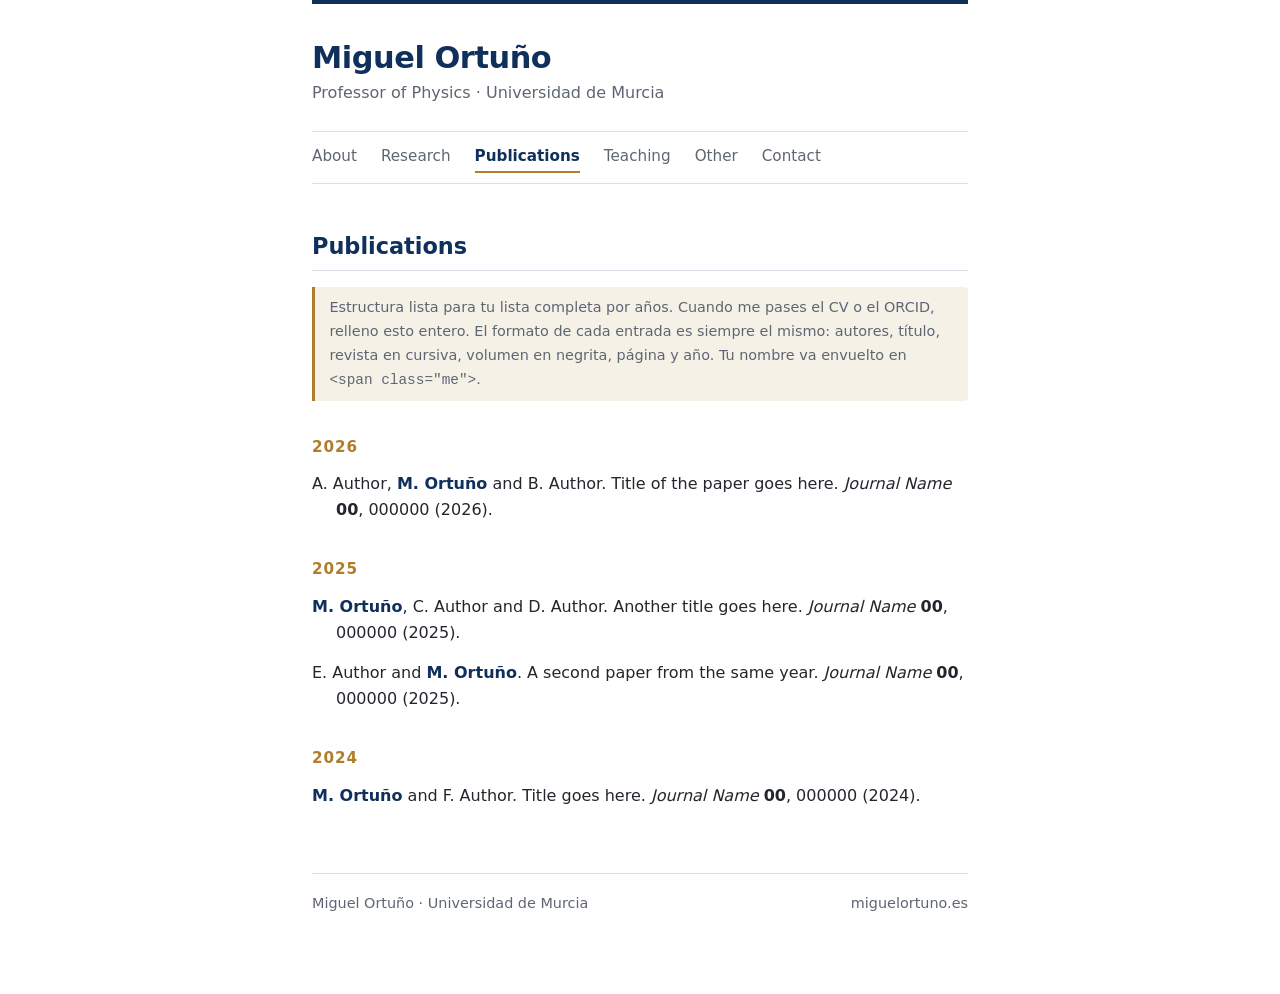
==== publications.html @ 079b52c8 "Anadir aviso de privacidad de MiPlan" ====
<!doctype html>
<html lang="en">
<head>
<meta charset="utf-8">
<meta name="viewport" content="width=device-width, initial-scale=1">
<title>Publications — Miguel Ortuño</title>
<meta name="description" content="Publications by Miguel Ortuño, Universidad de Murcia.">
<link rel="stylesheet" href="style.css">
</head>
<body>
<div class="wrap">

  <header class="masthead">
    <h1><a href="index.html">Miguel Ortuño</a></h1>
    <p class="affiliation">Professor of Physics · Universidad de Murcia</p>
    <nav>
      <a href="index.html">About</a>
      <a href="research.html">Research</a>
      <a href="publications.html" class="current">Publications</a>
      <a href="teaching.html">Teaching</a>
      <a href="other.html">Other</a>
      <a href="contact.html">Contact</a>
    </nav>
  </header>

  <main>
    <h2>Publications</h2>

    <div class="todo">
      Estructura lista para tu lista completa por años. Cuando me pases el CV o el
      ORCID, relleno esto entero. El formato de cada entrada es siempre el mismo:
      autores, título, revista en cursiva, volumen en negrita, página y año.
      Tu nombre va envuelto en <code>&lt;span class="me"&gt;</code>.
    </div>

    <p class="year">2026</p>
    <ol class="pubs">
      <li>
        A. Author, <span class="me">M. Ortuño</span> and B. Author.
        Title of the paper goes here.
        <em>Journal Name</em> <strong>00</strong>, 000000 (2026).
      </li>
    </ol>

    <p class="year">2025</p>
    <ol class="pubs">
      <li>
        <span class="me">M. Ortuño</span>, C. Author and D. Author.
        Another title goes here.
        <em>Journal Name</em> <strong>00</strong>, 000000 (2025).
      </li>
      <li>
        E. Author and <span class="me">M. Ortuño</span>.
        A second paper from the same year.
        <em>Journal Name</em> <strong>00</strong>, 000000 (2025).
      </li>
    </ol>

    <p class="year">2024</p>
    <ol class="pubs">
      <li>
        <span class="me">M. Ortuño</span> and F. Author.
        Title goes here.
        <em>Journal Name</em> <strong>00</strong>, 000000 (2024).
      </li>
    </ol>
  </main>

  <footer>
    <span>Miguel Ortuño · Universidad de Murcia</span>
    <span>miguelortuno.es</span>
  </footer>

</div>
</body>
</html>
---- style.css ----
/* ---------------------------------------------------------------
   miguelortuno.es — hoja de estilos común a todas las páginas
   --------------------------------------------------------------- */

:root {
  /* Paleta */
  --navy:      #10305c;   /* títulos */
  --navy-soft: #2a5490;   /* subtítulos y detalles */
  --link:      #1a5fa8;   /* enlaces */
  --gold:      #b07d2b;   /* acento cálido, uso muy puntual */
  --ink:       #23272d;   /* texto */
  --muted:     #5d6672;   /* texto secundario */
  --rule:      #d9e0ea;   /* líneas */
  --tint:      #f2f6fb;   /* fondos suaves */
  --bg:        #ffffff;

  --measure: 44rem;

  /* Calibri con alternativas de métrica equivalente para Linux y Mac */
  --sans: Calibri, Carlito, Candara, "Segoe UI", system-ui,
          -apple-system, "Helvetica Neue", Arial, sans-serif;
}

@media (prefers-color-scheme: dark) {
  :root {
    --navy:      #a9c6ef;
    --navy-soft: #8badd8;
    --link:      #7fb4e8;
    --gold:      #d8ab63;
    --ink:       #e6e8ec;
    --muted:     #9aa3b0;
    --rule:      #2c3542;
    --tint:      #1a2130;
    --bg:        #131820;
  }
}

*, *::before, *::after { box-sizing: border-box; }

html { -webkit-text-size-adjust: 100%; scroll-behavior: smooth; }

body {
  margin: 0;
  background: var(--bg);
  color: var(--ink);
  font-family: var(--sans);
  font-size: 1.075rem;
  line-height: 1.65;
  -webkit-font-smoothing: antialiased;
}

.wrap {
  max-width: var(--measure);
  margin: 0 auto;
  padding: 0 1.5rem 5rem;
}

/* ----- Cabecera y navegación ----- */

.masthead {
  border-top: 4px solid var(--navy);
  padding-top: 2.25rem;
  margin-bottom: 2rem;
}

.masthead h1,
.masthead .sitetitle {
  font-size: 1.9rem;
  font-weight: 600;
  color: var(--navy);
  letter-spacing: -0.015em;
  margin: 0 0 0.25rem;
  line-height: 1.2;
}

.masthead h1 a,
.masthead .sitetitle a { color: inherit; text-decoration: none; }

/* Título propio de una página interior (h1 real de esa página) */
h1.pagetitle {
  font-size: 1.55rem;
  font-weight: 600;
  color: var(--navy);
  margin: 0 0 1rem;
  padding-bottom: 0.35rem;
  border-bottom: 1px solid var(--rule);
}

.affiliation {
  color: var(--muted);
  font-size: 1rem;
  margin: 0;
}

nav {
  margin-top: 1.5rem;
  border-top: 1px solid var(--rule);
  border-bottom: 1px solid var(--rule);
  padding: 0.6rem 0;
  display: flex;
  flex-wrap: wrap;
  gap: 0.3rem 1.5rem;
  font-size: 0.95rem;
}

nav a {
  color: var(--muted);
  text-decoration: none;
  padding: 0.15rem 0;
  border-bottom: 2px solid transparent;
}

nav a:hover { color: var(--link); }

nav a.current {
  color: var(--navy);
  font-weight: 600;
  border-bottom-color: var(--gold);
}

/* ----- Texto ----- */

main { margin-top: 2.75rem; }

h2 {
  font-size: 1.4rem;
  font-weight: 600;
  color: var(--navy);
  margin: 2.75rem 0 1rem;
  padding-bottom: 0.35rem;
  border-bottom: 1px solid var(--rule);
}

main > h2:first-child { margin-top: 0; }

h3 {
  font-size: 1.1rem;
  font-weight: 600;
  color: var(--navy-soft);
  margin: 1.9rem 0 0.55rem;
}

p { margin: 0 0 1.05rem; }

a { color: var(--link); text-decoration: underline; text-underline-offset: 2px; text-decoration-thickness: 1px; }
a:hover { text-decoration-thickness: 2px; }

ul, ol { margin: 0 0 1.05rem; padding-left: 1.3rem; }
li { margin-bottom: 0.4rem; }

.lead { font-size: 1.15rem; color: var(--muted); }

/* ----- Bloques ----- */

.panel {
  background: var(--tint);
  border-left: 3px solid var(--navy-soft);
  padding: 1.1rem 1.3rem;
  margin: 0 0 1.6rem;
  border-radius: 0 4px 4px 0;
}

.panel p:last-child, .panel ul:last-child { margin-bottom: 0; }

.todo {
  background: rgba(176, 125, 43, 0.11);
  border-left: 3px solid var(--gold);
  padding: 0.55rem 0.9rem;
  font-size: 0.9rem;
  color: var(--muted);
  margin: 0 0 1.3rem;
  border-radius: 0 4px 4px 0;
}

/* ----- Publicaciones ----- */

.year {
  font-size: 0.95rem;
  font-weight: 700;
  color: var(--gold);
  letter-spacing: 0.06em;
  margin: 2.1rem 0 0.7rem;
}

ol.pubs { list-style: none; margin: 0; padding: 0; }

ol.pubs li {
  margin-bottom: 0.85rem;
  padding-left: 1.5rem;
  text-indent: -1.5rem;
  font-size: 1rem;
}

ol.pubs .me { font-weight: 700; color: var(--navy); }
ol.pubs em { font-style: italic; }

/* ----- Libros ----- */

.book {
  display: flex;
  gap: 1rem;
  align-items: baseline;
  padding: 0.9rem 0;
  border-bottom: 1px solid var(--rule);
}

.book:first-of-type { border-top: 1px solid var(--rule); }

.book .num {
  color: var(--gold);
  font-weight: 700;
  font-size: 0.95rem;
  min-width: 1.4rem;
}

.book .title { font-weight: 600; }
.book .meta { color: var(--muted); font-size: 0.95rem; margin: 0.1rem 0 0; }

/* ----- Docencia ----- */

dl.courses { margin: 0; }
dl.courses dt { font-weight: 600; margin-top: 1.1rem; color: var(--navy-soft); }
dl.courses dd { margin: 0.1rem 0 0; color: var(--muted); font-size: 0.97rem; }

/* ----- Contacto ----- */

.contact-list { list-style: none; margin: 0; padding: 0; }
.contact-list li { margin-bottom: 0.55rem; }
.contact-list span {
  display: inline-block;
  min-width: 6rem;
  color: var(--muted);
  font-size: 0.85rem;
  letter-spacing: 0.05em;
  text-transform: uppercase;
}

/* ----- Índice de temas del libro ----- */

ol.toc {
  columns: 2;
  column-gap: 2.5rem;
  padding-left: 1.4rem;
  margin-bottom: 1.4rem;
}

ol.toc li { break-inside: avoid; margin-bottom: 0.3rem; font-size: 1rem; }

@media (max-width: 34rem) {
  ol.toc { columns: 1; }
}

/* ----- Ficha de libro con portada ----- */

.bookhead {
  display: flex;
  gap: 1.75rem;
  align-items: flex-start;
  margin-bottom: 1.75rem;
}

.bookhead .cover {
  flex: 0 0 auto;
  width: 195px;
  height: auto;          /* imprescindible: si no, manda el height del HTML */
  border: 1px solid var(--rule);
  border-radius: 3px;
  box-shadow: 0 3px 16px rgba(16, 48, 92, 0.20);
  display: block;
}

.bookhead .blurb { flex: 1 1 auto; }
.bookhead .blurb > :first-child { margin-top: 0; }

@media (max-width: 38rem) {
  .bookhead { flex-direction: column; gap: 1.1rem; }
  .bookhead .cover { width: 160px; height: auto; align-self: center; }
}

/* ----- Descargas ----- */

ul.downloads { list-style: none; margin: 0 0 1.3rem; padding: 0; }

ul.downloads li {
  border-top: 1px solid var(--rule);
  padding: 0.7rem 0;
  margin: 0;
}

ul.downloads li:last-child { border-bottom: 1px solid var(--rule); }

ul.downloads .tag {
  display: inline-block;
  background: var(--navy);
  color: #fff;
  font-size: 0.72rem;
  font-weight: 700;
  letter-spacing: 0.07em;
  padding: 0.12rem 0.45rem;
  border-radius: 3px;
  margin-right: 0.6rem;
  vertical-align: 0.08em;
}

ul.downloads .size { color: var(--muted); font-size: 0.9rem; }

/* ----- Pie ----- */

footer {
  margin-top: 4rem;
  padding-top: 1.1rem;
  border-top: 1px solid var(--rule);
  color: var(--muted);
  font-size: 0.9rem;
  display: flex;
  flex-wrap: wrap;
  gap: 0.4rem 1.2rem;
  justify-content: space-between;
}

.back { font-size: 0.95rem; margin-bottom: 1.5rem; }

@media (max-width: 34rem) {
  .wrap { padding: 0 1.15rem 3.5rem; }
  .masthead h1 { font-size: 1.6rem; }
  body { font-size: 1.03rem; }
}
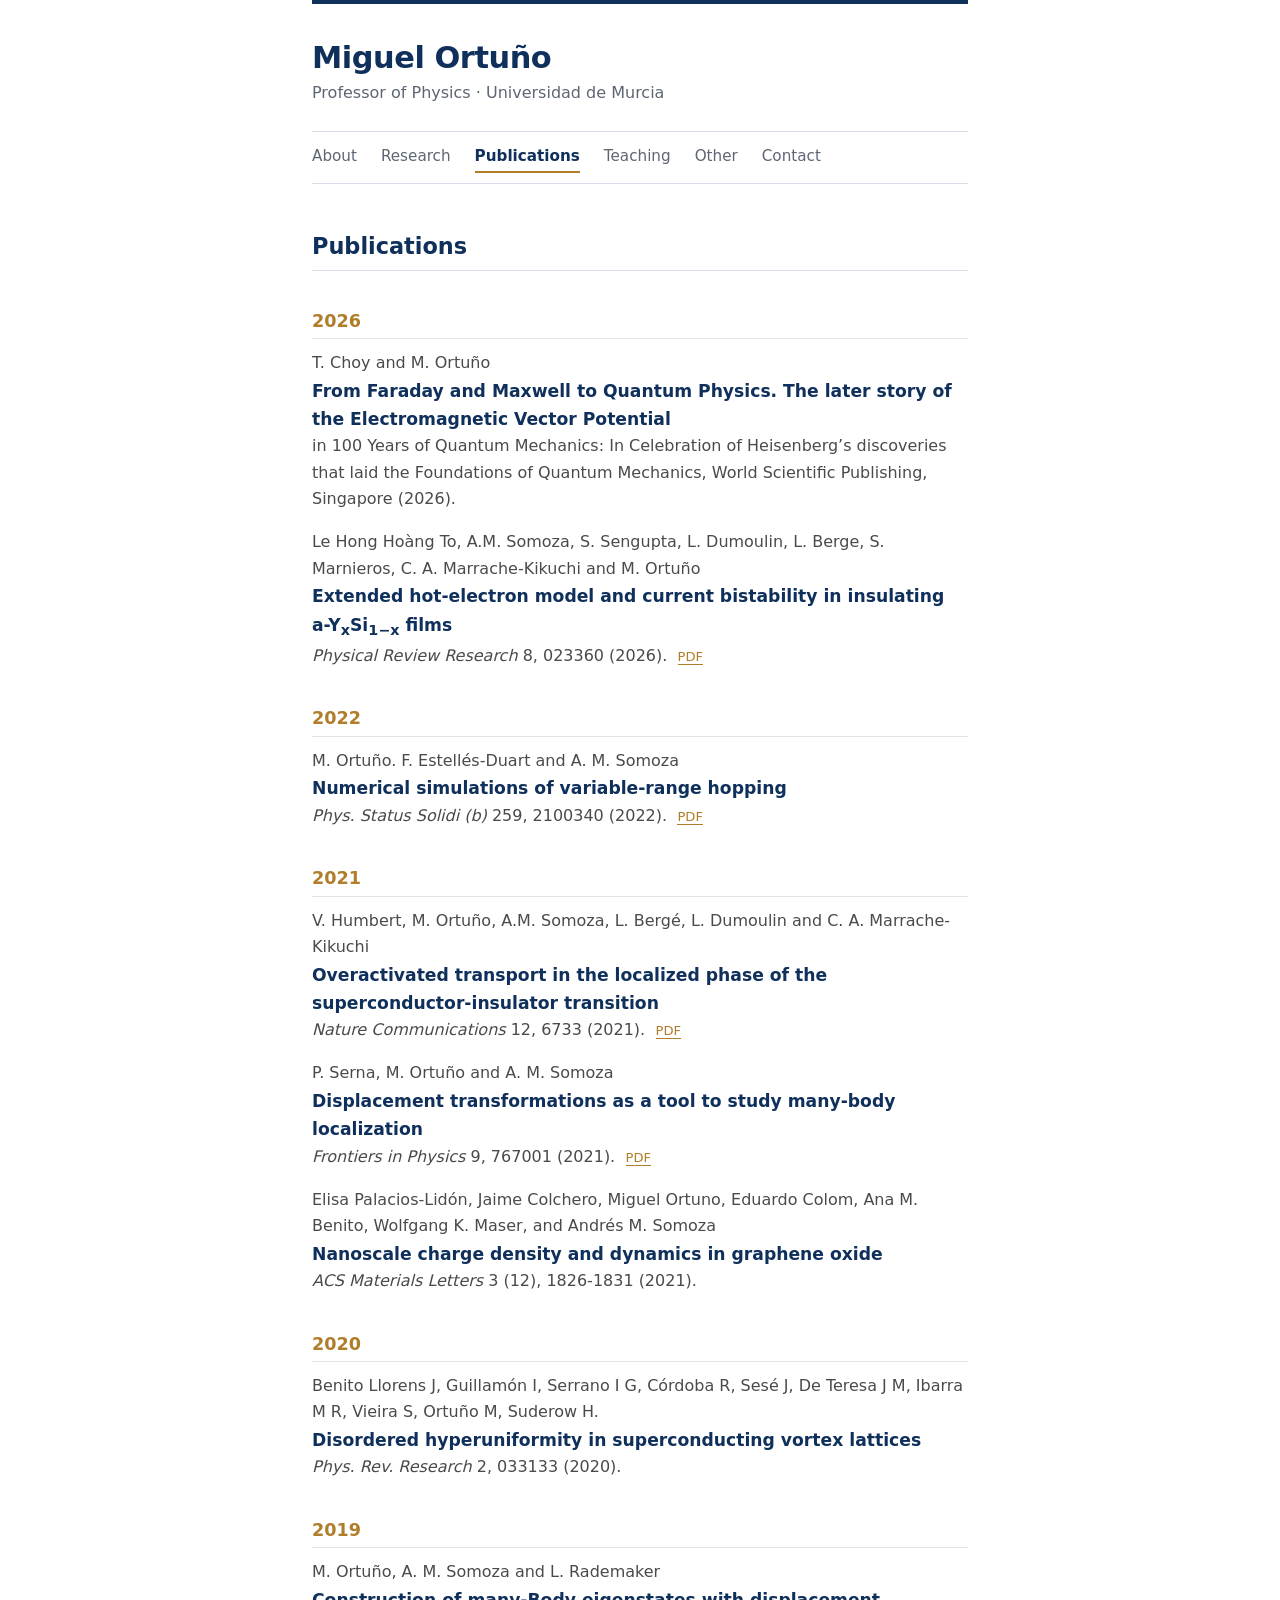
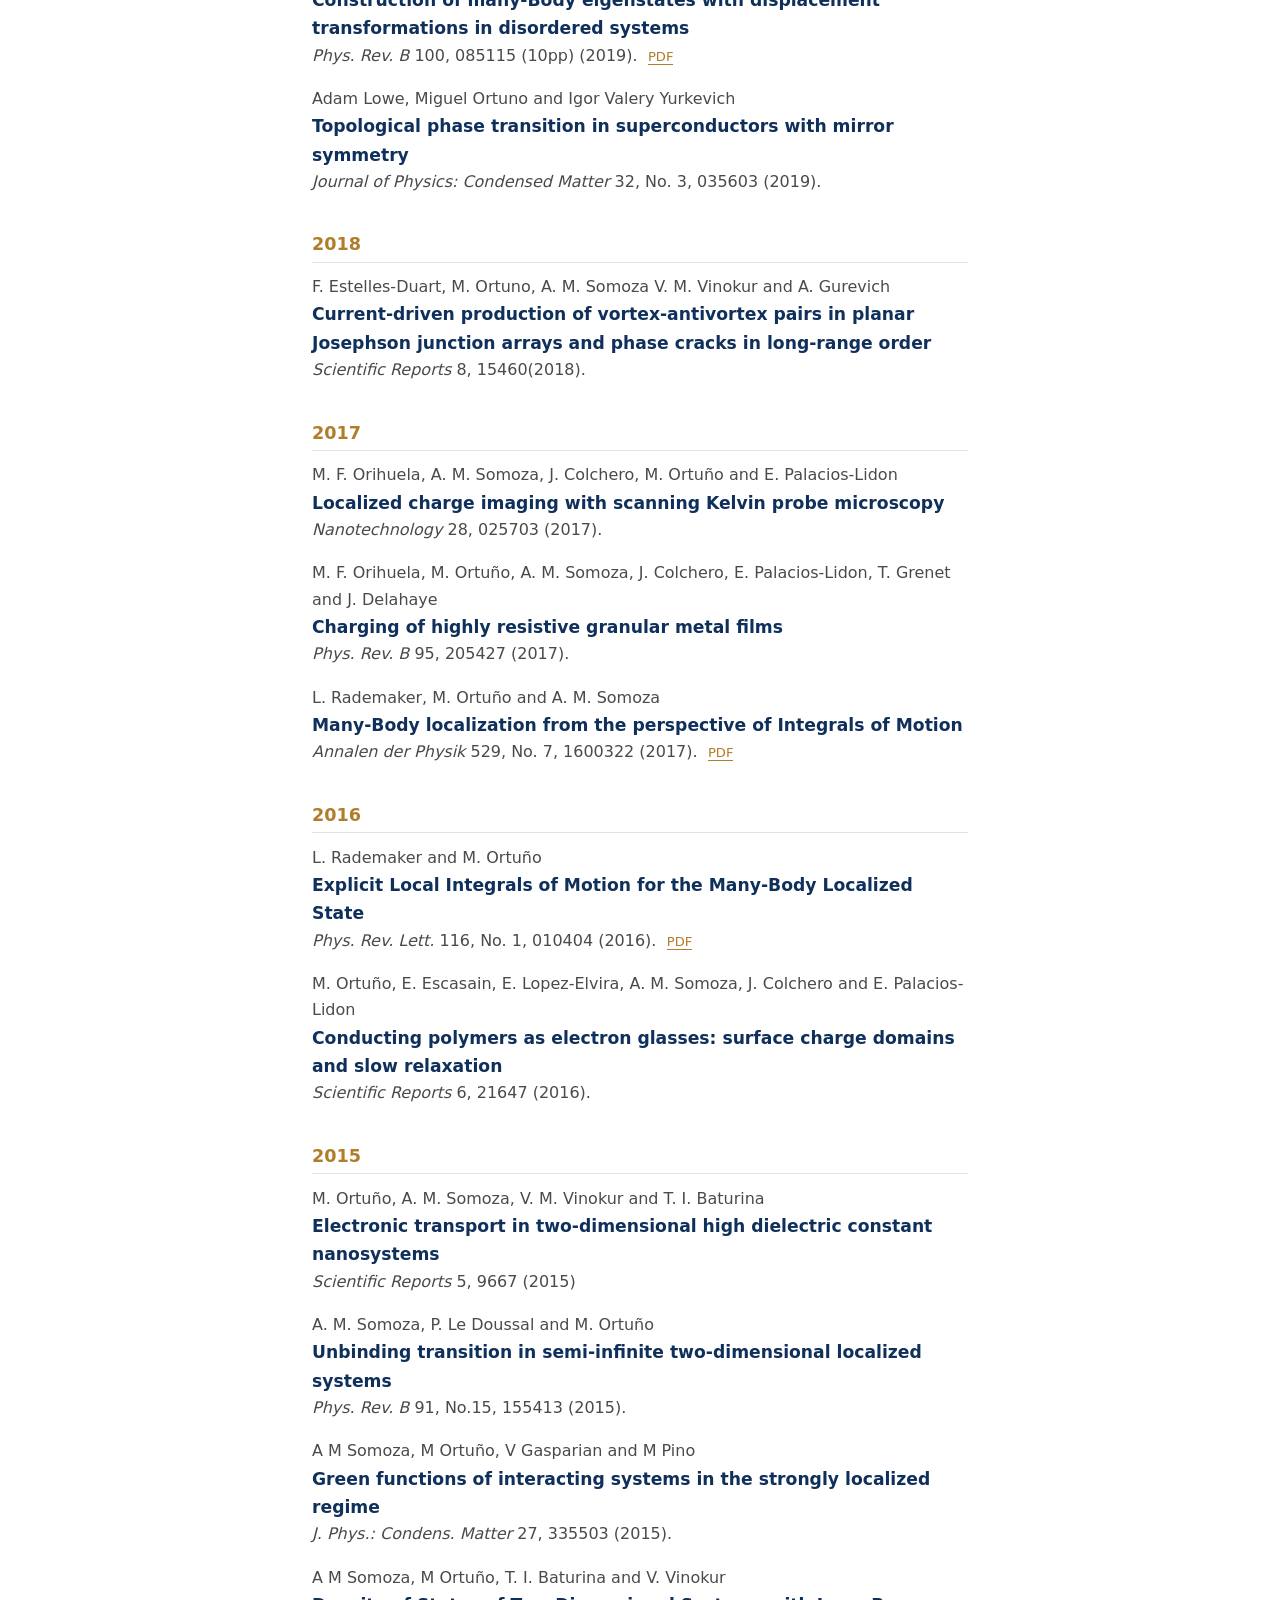
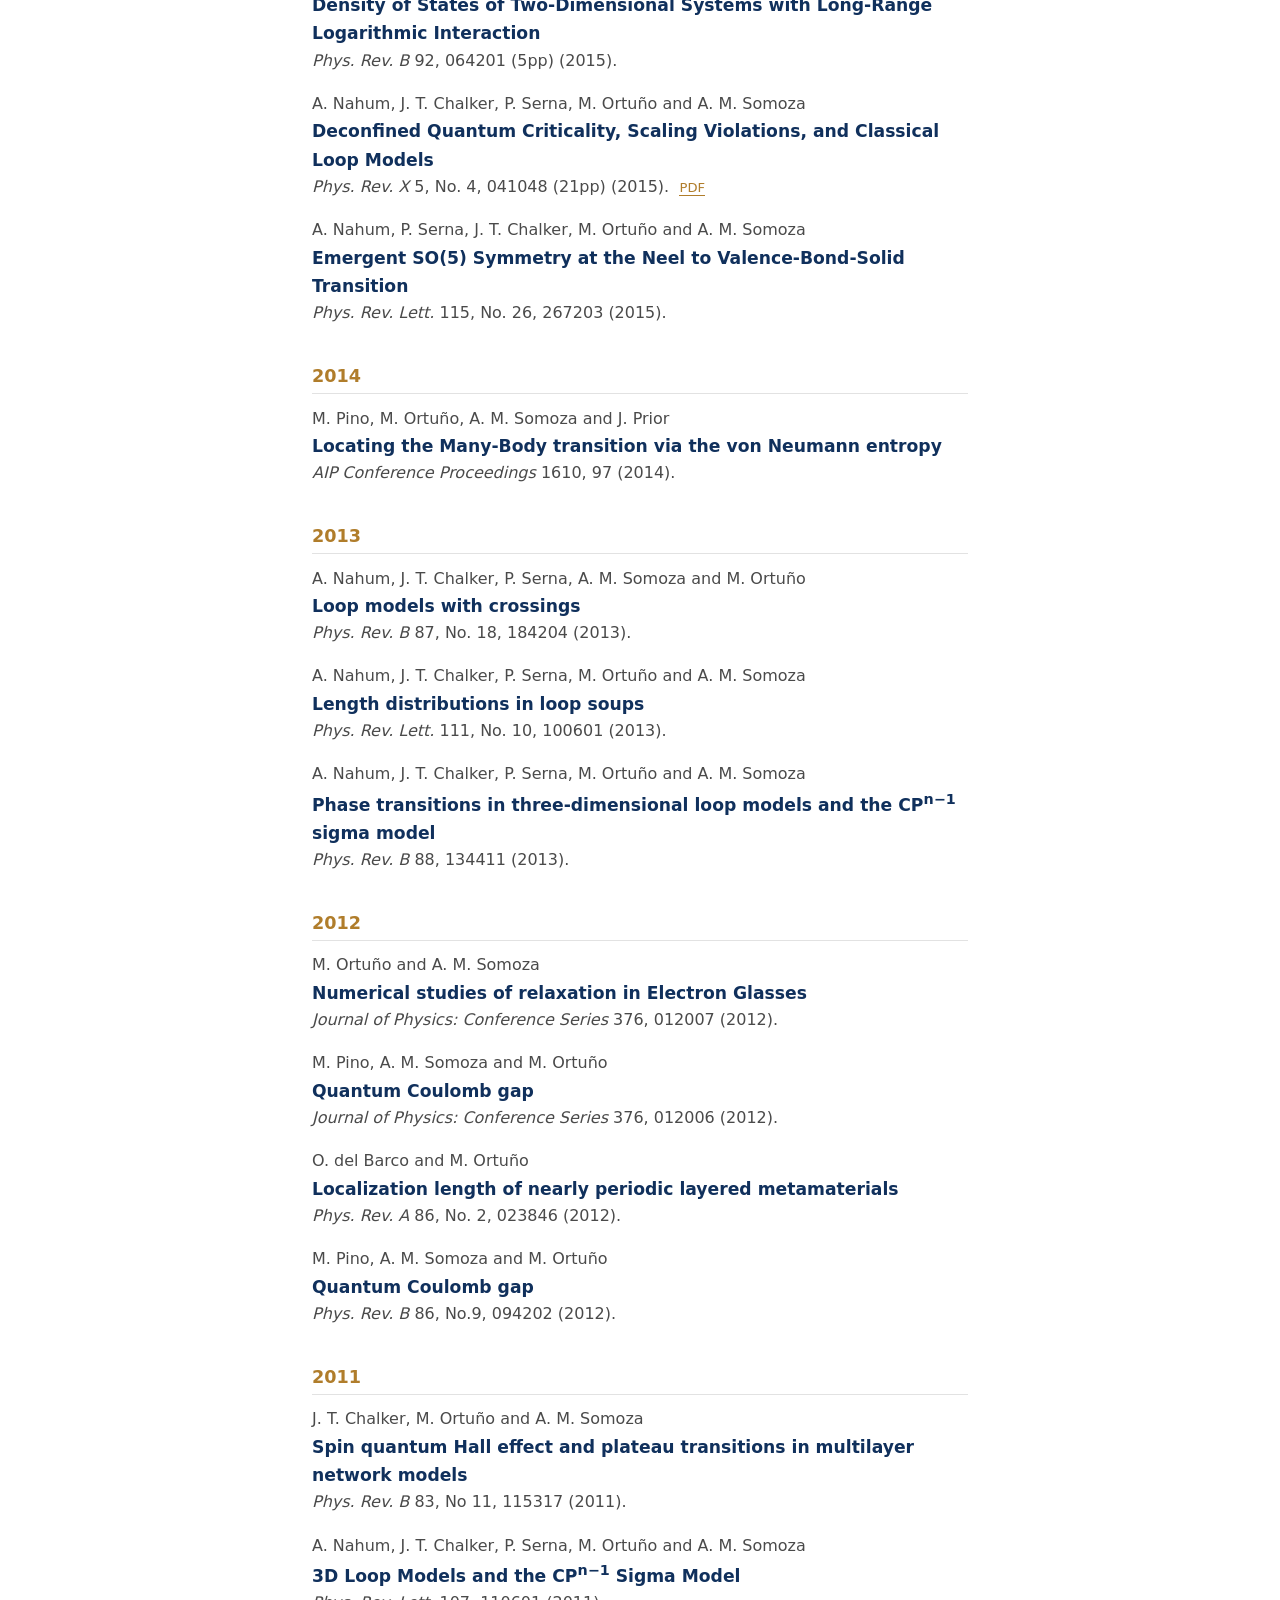
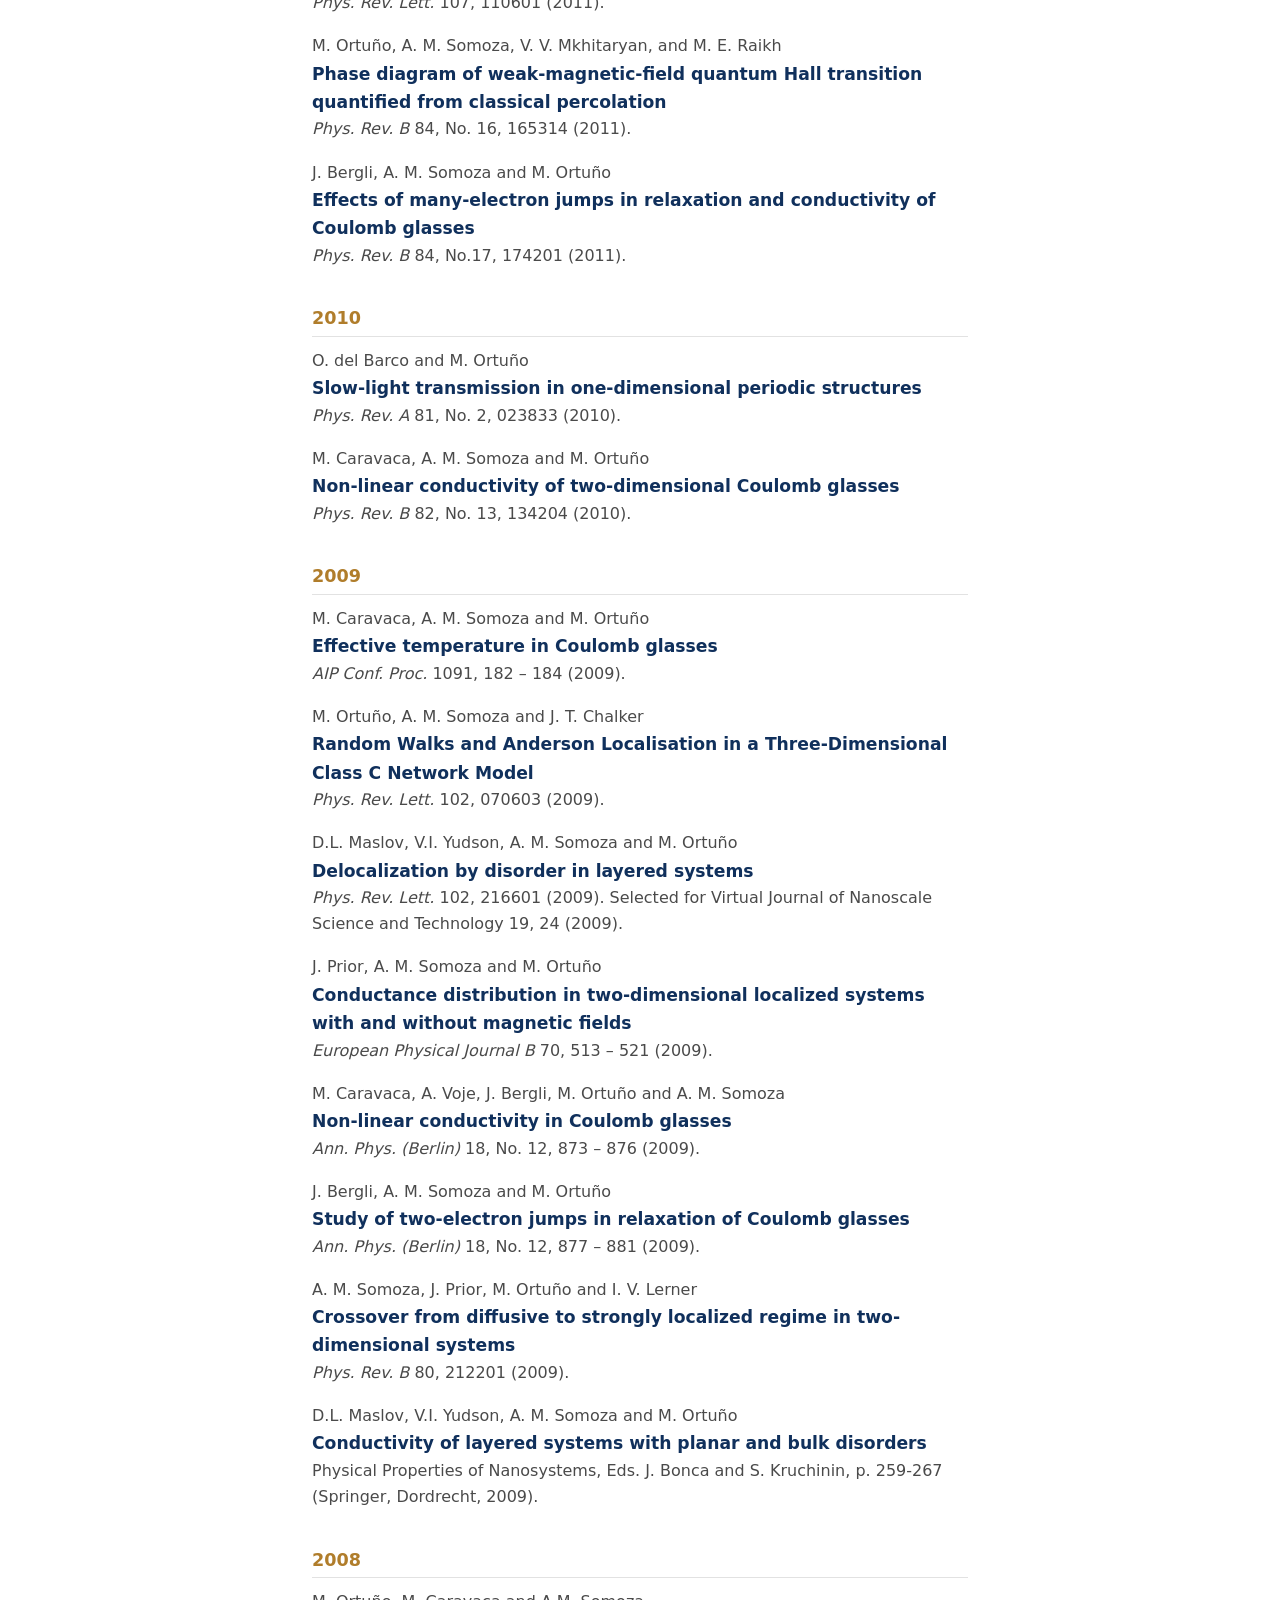
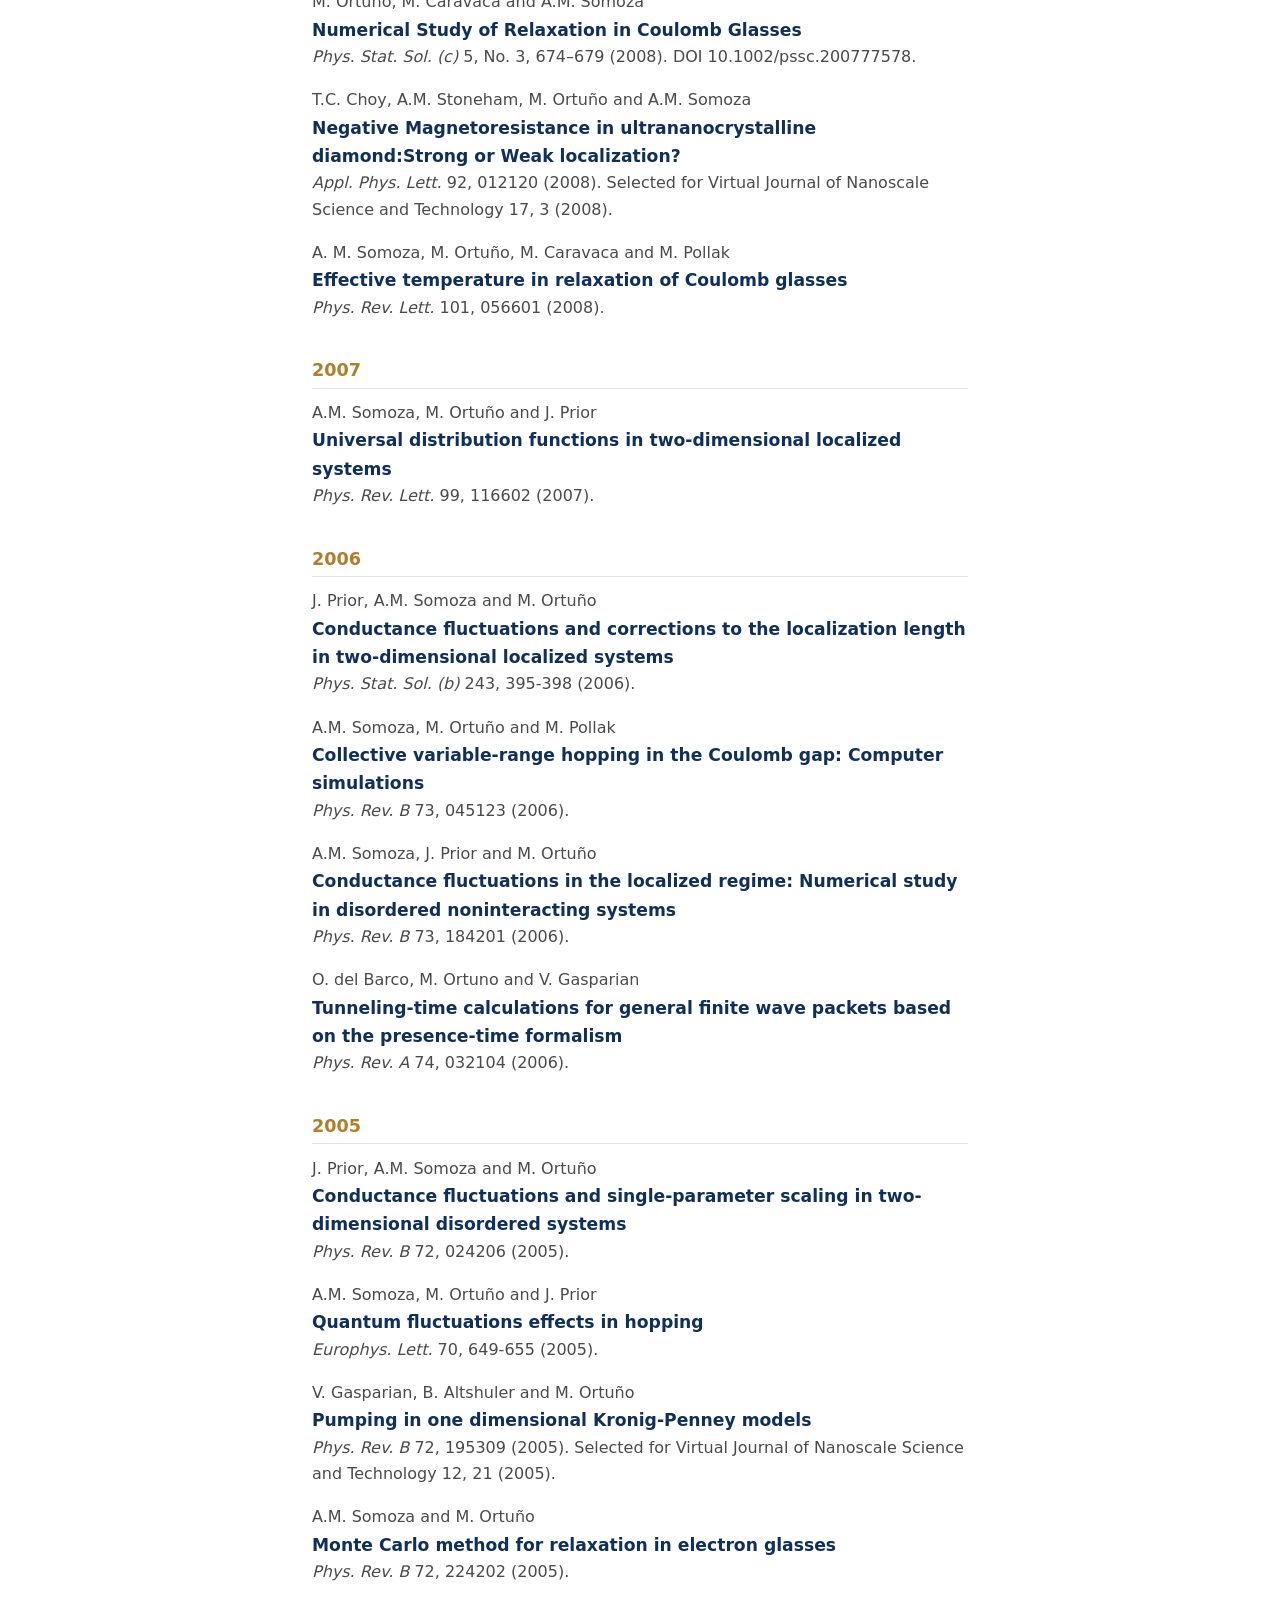
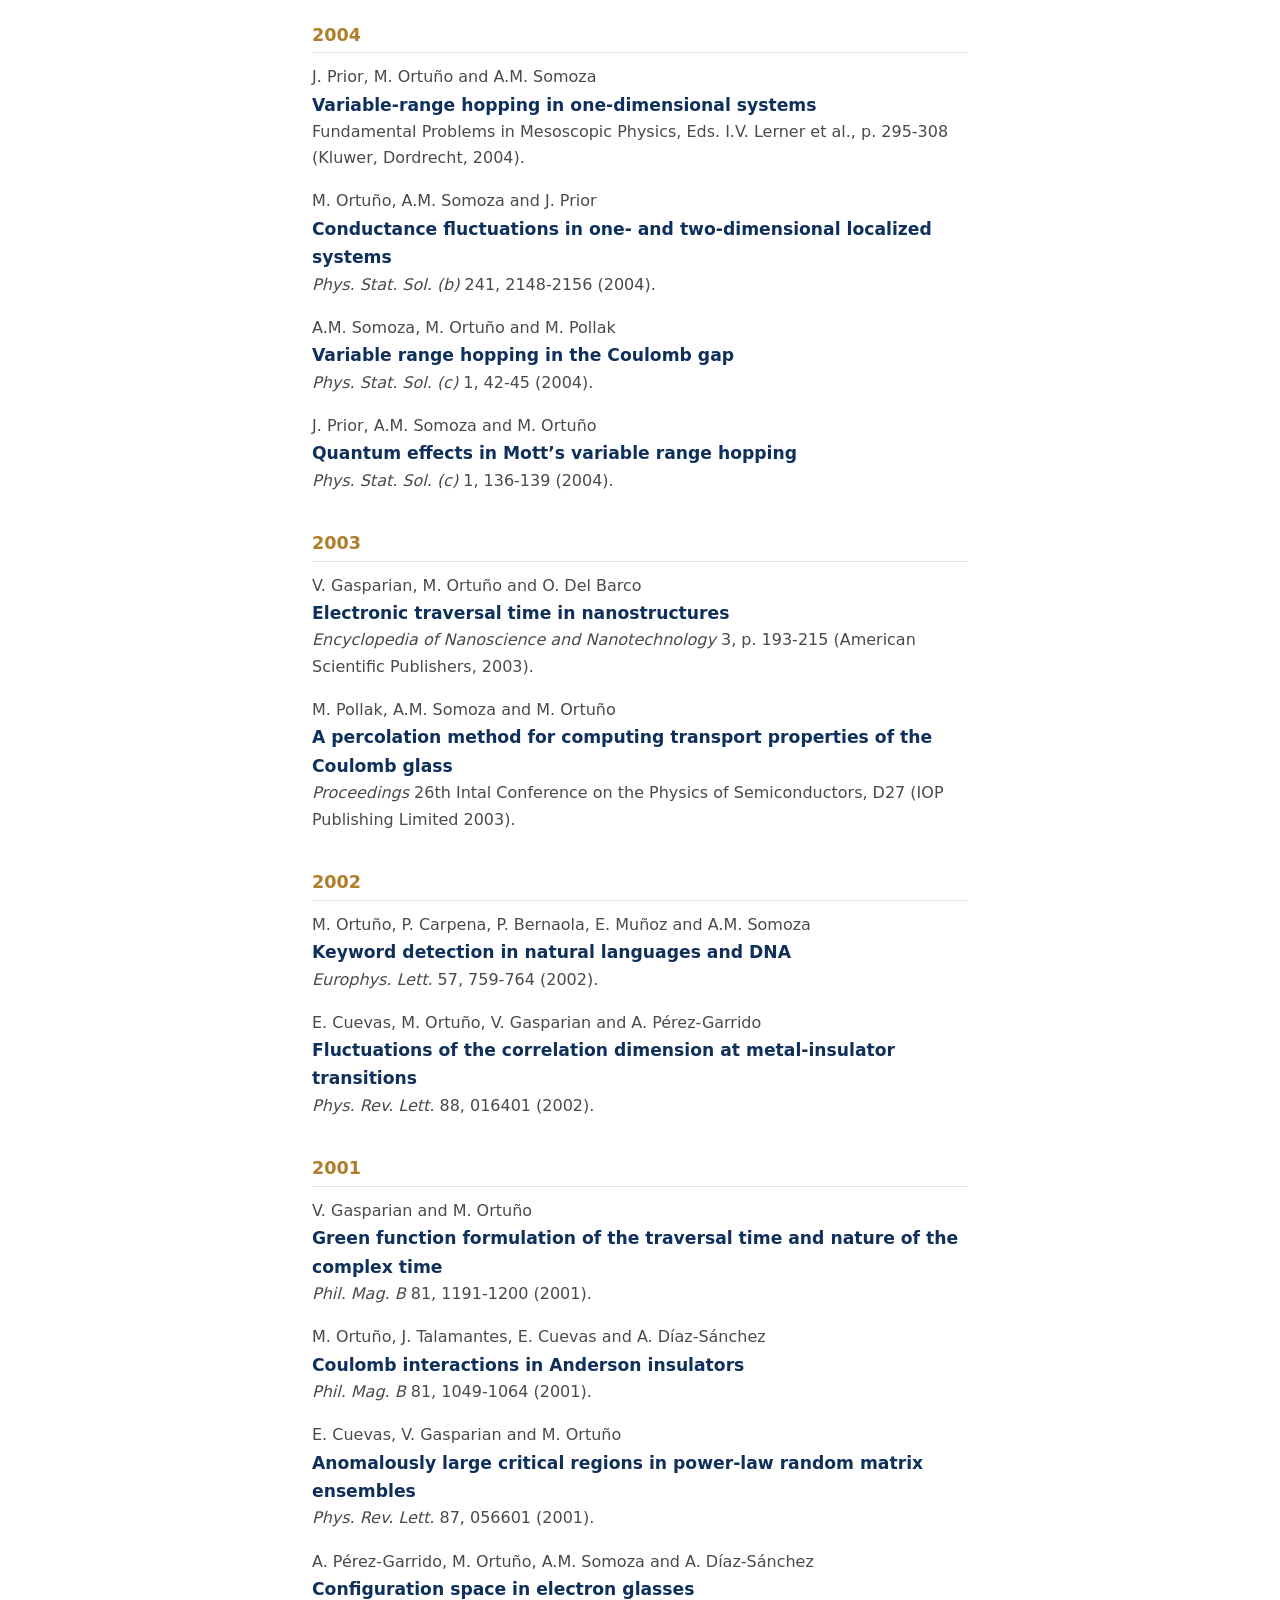
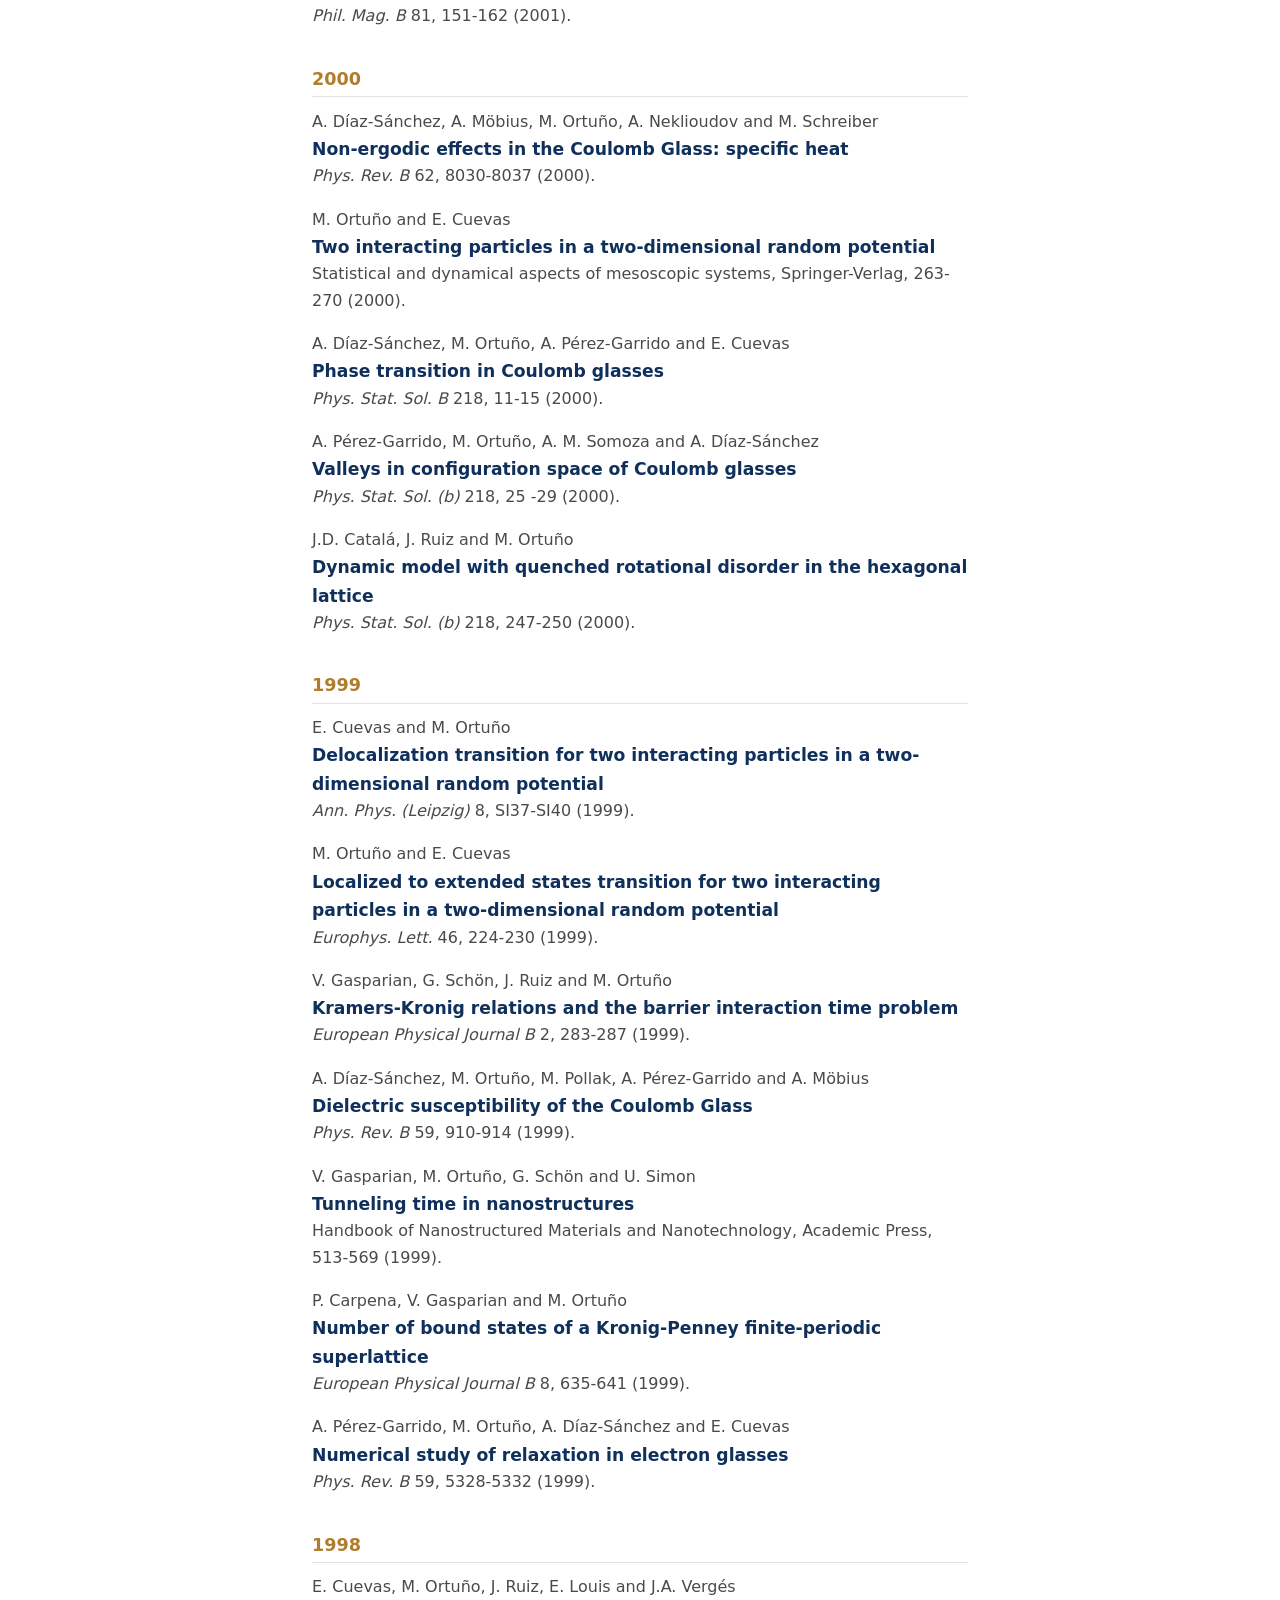
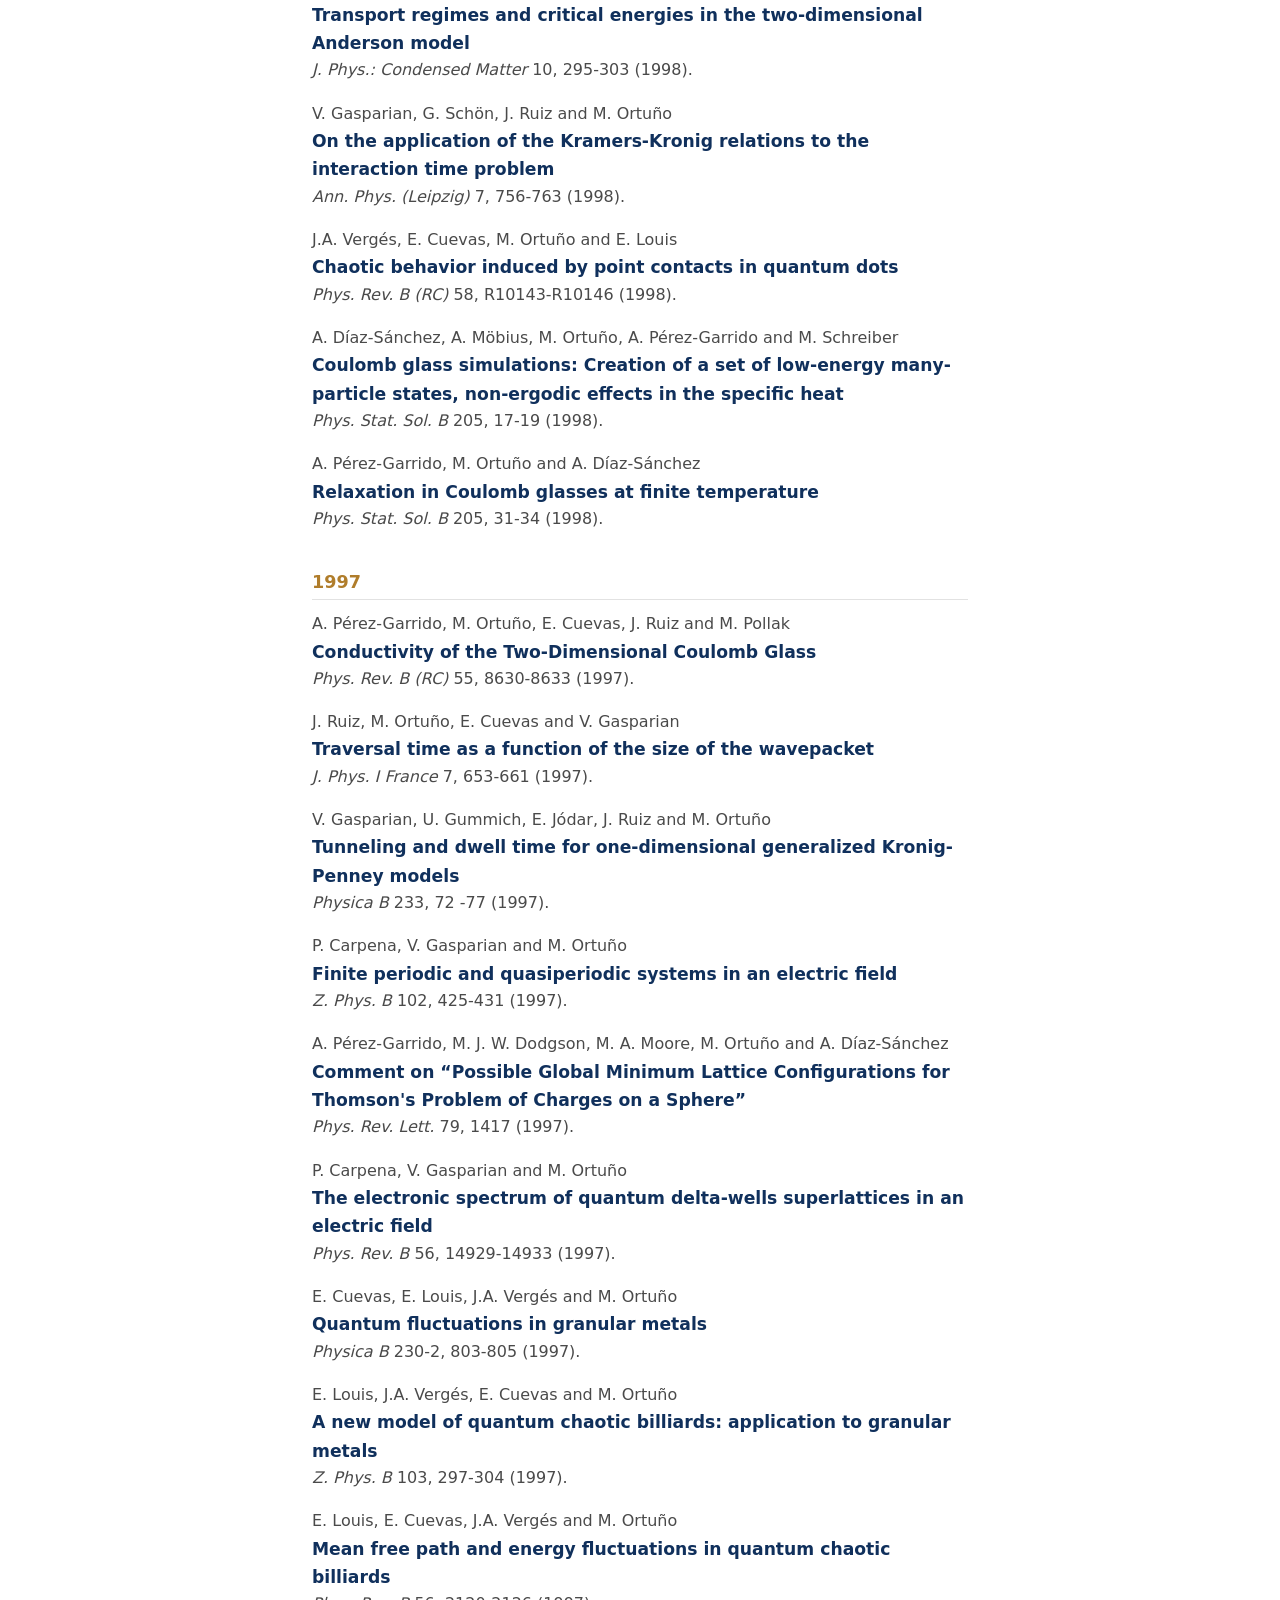
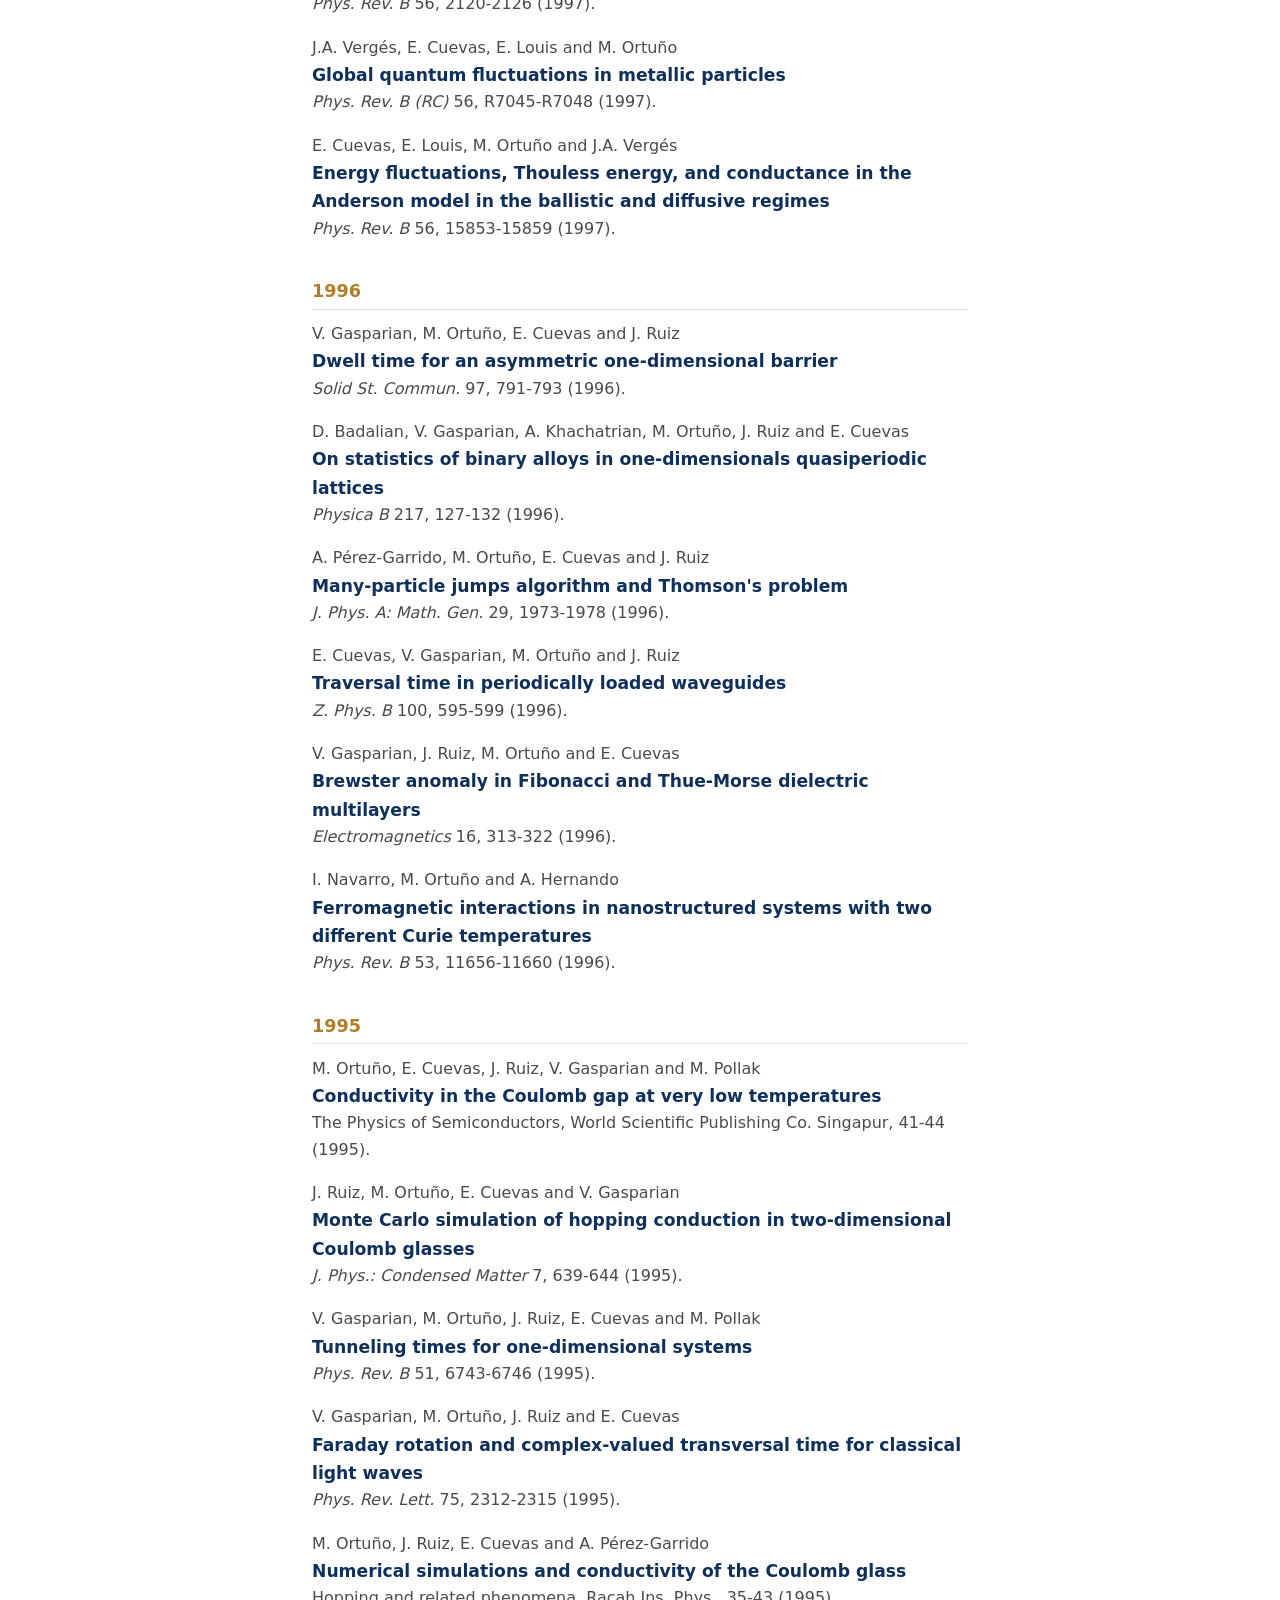
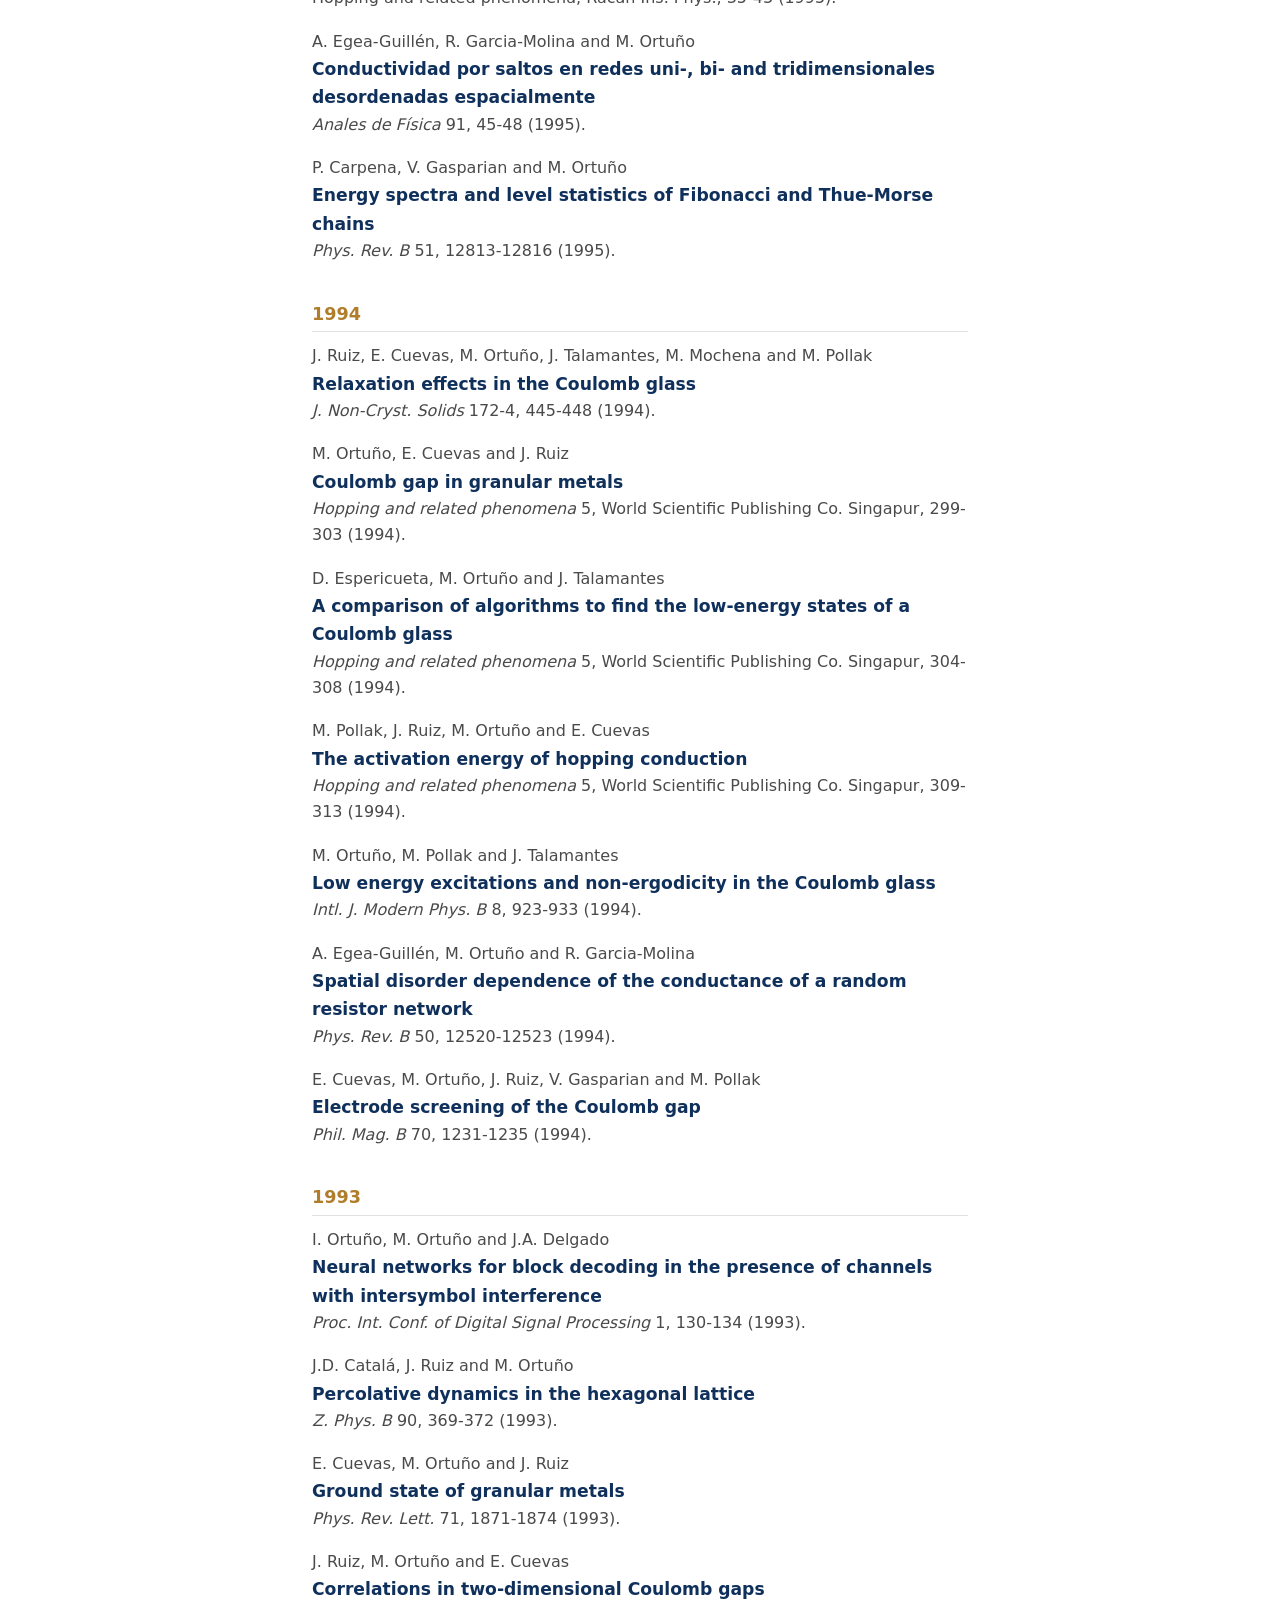
==== commit e826dd0f: "Lista de publicaciones" ====
--- a/publications.html
+++ b/publications.html
@@ -26,44 +26,951 @@
   <main>
     <h2>Publications</h2>
 
-    <div class="todo">
-      Estructura lista para tu lista completa por años. Cuando me pases el CV o el
-      ORCID, relleno esto entero. El formato de cada entrada es siempre el mismo:
-      autores, título, revista en cursiva, volumen en negrita, página y año.
-      Tu nombre va envuelto en <code>&lt;span class="me"&gt;</code>.
-    </div>
 
-    <p class="year">2026</p>
-    <ol class="pubs">
-      <li>
-        A. Author, <span class="me">M. Ortuño</span> and B. Author.
-        Title of the paper goes here.
-        <em>Journal Name</em> <strong>00</strong>, 000000 (2026).
-      </li>
-    </ol>
+<h2 class="pub-year" id="y2026">2026</h2>
+<ol class="pubs">
+  <li>
+    <span class="pub-authors">T. Choy and M. Ortuño</span>
+    <span class="pub-title">From Faraday and Maxwell to Quantum Physics. The later story of the Electromagnetic Vector Potential</span>
+    <span class="pub-ref">in 100 Years of Quantum Mechanics: In Celebration of Heisenberg’s discoveries that laid the Foundations of Quantum Mechanics, World Scientific Publishing, Singapore (2026).</span>
+  </li>
+  <li>
+    <span class="pub-authors">Le Hong Hoàng To, A.M. Somoza, S. Sengupta, L. Dumoulin, L. Berge, S. Marnieros, C. A. Marrache-Kikuchi and M. Ortuño</span>
+    <span class="pub-title">Extended hot-electron model and current bistability in insulating a-Y<sub>x</sub>Si<sub>1−x</sub> films</span>
+    <span class="pub-ref"><em>Physical Review Research</em> 8, 023360 (2026). <a class="pub-pdf" href="pdf/2026_PRR023360.pdf">PDF</a></span>
+  </li>
+</ol>
+<h2 class="pub-year" id="y2022">2022</h2>
+<ol class="pubs">
+  <li>
+    <span class="pub-authors">M. Ortuño. F. Estellés-Duart and A. M. Somoza</span>
+    <span class="pub-title">Numerical simulations of variable-range hopping</span>
+    <span class="pub-ref"><em>Phys. Status Solidi (b)</em> 259, 2100340 (2022). <a class="pub-pdf" href="pdf/2022_PSSbNumericalSimulations.pdf">PDF</a></span>
+  </li>
+</ol>
+<h2 class="pub-year" id="y2021">2021</h2>
+<ol class="pubs">
+  <li>
+    <span class="pub-authors">V. Humbert, M. Ortuño, A.M. Somoza, L. Bergé, L. Dumoulin and C. A. Marrache-Kikuchi</span>
+    <span class="pub-title">Overactivated transport in the localized phase of the superconductor-insulator transition</span>
+    <span class="pub-ref"><em>Nature Communications</em> 12, 6733 (2021). <a class="pub-pdf" href="pdf/2021_Nature_Comm.pdf">PDF</a></span>
+  </li>
+  <li>
+    <span class="pub-authors">P. Serna, M. Ortuño and A. M. Somoza</span>
+    <span class="pub-title">Displacement transformations as a tool to study many-body localization</span>
+    <span class="pub-ref"><em>Frontiers in Physics</em> 9, 767001 (2021). <a class="pub-pdf" href="pdf/2021_fphy767001.pdf">PDF</a></span>
+  </li>
+  <li>
+    <span class="pub-authors">Elisa Palacios-Lidón, Jaime Colchero, Miguel Ortuno, Eduardo Colom, Ana M. Benito, Wolfgang K. Maser, and Andrés M. Somoza</span>
+    <span class="pub-title">Nanoscale charge density and dynamics in graphene oxide</span>
+    <span class="pub-ref"><em>ACS Materials Letters</em> 3 (12), 1826-1831 (2021).</span>
+  </li>
+</ol>
+<h2 class="pub-year" id="y2020">2020</h2>
+<ol class="pubs">
+  <li>
+    <span class="pub-authors">Benito Llorens J, Guillamón I, Serrano I G, Córdoba R, Sesé J, De Teresa J M, Ibarra M R, Vieira S, Ortuño M, Suderow H.</span>
+    <span class="pub-title">Disordered hyperuniformity in superconducting vortex lattices</span>
+    <span class="pub-ref"><em>Phys. Rev. Research</em> 2, 033133 (2020).</span>
+  </li>
+</ol>
+<h2 class="pub-year" id="y2019">2019</h2>
+<ol class="pubs">
+  <li>
+    <span class="pub-authors">M. Ortuño, A. M. Somoza and L. Rademaker</span>
+    <span class="pub-title">Construction of many-Body eigenstates with displacement transformations in disordered systems</span>
+    <span class="pub-ref"><em>Phys. Rev. B</em> 100, 085115 (10pp) (2019). <a class="pub-pdf" href="pdf/2019_PRB085115.pdf">PDF</a></span>
+  </li>
+  <li>
+    <span class="pub-authors">Adam Lowe, Miguel Ortuno and Igor Valery Yurkevich</span>
+    <span class="pub-title">Topological phase transition in superconductors with mirror symmetry</span>
+    <span class="pub-ref"><em>Journal of Physics: Condensed Matter</em> 32, No. 3, 035603 (2019).</span>
+  </li>
+</ol>
+<h2 class="pub-year" id="y2018">2018</h2>
+<ol class="pubs">
+  <li>
+    <span class="pub-authors">F. Estelles-Duart, M. Ortuno, A. M. Somoza V. M. Vinokur and A. Gurevich</span>
+    <span class="pub-title">Current-driven production of vortex-antivortex pairs in planar Josephson junction arrays and phase cracks in long-range order</span>
+    <span class="pub-ref"><em>Scientific Reports</em> 8, 15460(2018).</span>
+  </li>
+</ol>
+<h2 class="pub-year" id="y2017">2017</h2>
+<ol class="pubs">
+  <li>
+    <span class="pub-authors">M. F. Orihuela, A. M. Somoza, J. Colchero, M. Ortuño and E. Palacios-Lidon</span>
+    <span class="pub-title">Localized charge imaging with scanning Kelvin probe microscopy</span>
+    <span class="pub-ref"><em>Nanotechnology</em> 28, 025703 (2017).</span>
+  </li>
+  <li>
+    <span class="pub-authors">M. F. Orihuela, M. Ortuño, A. M. Somoza, J. Colchero, E. Palacios-Lidon, T. Grenet and J. Delahaye</span>
+    <span class="pub-title">Charging of highly resistive granular metal films</span>
+    <span class="pub-ref"><em>Phys. Rev. B</em> 95, 205427 (2017).</span>
+  </li>
+  <li>
+    <span class="pub-authors">L. Rademaker, M. Ortuño and A. M. Somoza</span>
+    <span class="pub-title">Many-Body localization from the perspective of Integrals of Motion</span>
+    <span class="pub-ref"><em>Annalen der Physik</em> 529, No. 7, 1600322 (2017). <a class="pub-pdf" href="pdf/2017_MBLtransition.pdf">PDF</a></span>
+  </li>
+</ol>
+<h2 class="pub-year" id="y2016">2016</h2>
+<ol class="pubs">
+  <li>
+    <span class="pub-authors">L. Rademaker and M. Ortuño</span>
+    <span class="pub-title">Explicit Local Integrals of Motion for the Many-Body Localized State</span>
+    <span class="pub-ref"><em>Phys. Rev. Lett.</em> 116, No. 1, 010404 (2016). <a class="pub-pdf" href="pdf/016_PRL010404.pdf">PDF</a></span>
+  </li>
+  <li>
+    <span class="pub-authors">M. Ortuño, E. Escasain, E. Lopez-Elvira, A. M. Somoza, J. Colchero and E. Palacios-Lidon</span>
+    <span class="pub-title">Conducting polymers as electron glasses: surface charge domains and slow relaxation</span>
+    <span class="pub-ref"><em>Scientific Reports</em> 6, 21647 (2016).</span>
+  </li>
+</ol>
+<h2 class="pub-year" id="y2015">2015</h2>
+<ol class="pubs">
+  <li>
+    <span class="pub-authors">M. Ortuño, A. M. Somoza, V. M. Vinokur and T. I. Baturina</span>
+    <span class="pub-title">Electronic transport in two-dimensional high dielectric constant nanosystems</span>
+    <span class="pub-ref"><em>Scientific Reports</em> 5, 9667 (2015)</span>
+  </li>
+  <li>
+    <span class="pub-authors">A. M. Somoza, P. Le Doussal and M. Ortuño</span>
+    <span class="pub-title">Unbinding transition in semi-infinite two-dimensional localized systems</span>
+    <span class="pub-ref"><em>Phys. Rev. B</em> 91, No.15, 155413 (2015).</span>
+  </li>
+  <li>
+    <span class="pub-authors">A M Somoza, M Ortuño, V Gasparian and M Pino</span>
+    <span class="pub-title">Green functions of interacting systems in the strongly localized regime</span>
+    <span class="pub-ref"><em>J. Phys.: Condens. Matter</em> 27, 335503 (2015).</span>
+  </li>
+  <li>
+    <span class="pub-authors">A M Somoza, M Ortuño, T. I. Baturina and V. Vinokur</span>
+    <span class="pub-title">Density of States of Two-Dimensional Systems with Long-Range Logarithmic Interaction</span>
+    <span class="pub-ref"><em>Phys. Rev. B</em> 92, 064201 (5pp) (2015).</span>
+  </li>
+  <li>
+    <span class="pub-authors">A. Nahum, J. T. Chalker, P. Serna, M. Ortuño and A. M. Somoza</span>
+    <span class="pub-title">Deconfined Quantum Criticality, Scaling Violations, and Classical Loop Models</span>
+    <span class="pub-ref"><em>Phys. Rev. X</em> 5, No. 4, 041048 (21pp) (2015). <a class="pub-pdf" href="pdf/2015_PRX041048.pdf">PDF</a></span>
+  </li>
+  <li>
+    <span class="pub-authors">A. Nahum, P. Serna, J. T. Chalker, M. Ortuño and A. M. Somoza</span>
+    <span class="pub-title">Emergent SO(5) Symmetry at the Neel to Valence-Bond-Solid Transition</span>
+    <span class="pub-ref"><em>Phys. Rev. Lett.</em> 115, No. 26, 267203 (2015).</span>
+  </li>
+</ol>
+<h2 class="pub-year" id="y2014">2014</h2>
+<ol class="pubs">
+  <li>
+    <span class="pub-authors">M. Pino, M. Ortuño, A. M. Somoza and J. Prior</span>
+    <span class="pub-title">Locating the Many-Body transition via the von Neumann entropy</span>
+    <span class="pub-ref"><em>AIP Conference Proceedings</em> 1610, 97 (2014).</span>
+  </li>
+</ol>
+<h2 class="pub-year" id="y2013">2013</h2>
+<ol class="pubs">
+  <li>
+    <span class="pub-authors">A. Nahum, J. T. Chalker, P. Serna, A. M. Somoza and M. Ortuño</span>
+    <span class="pub-title">Loop models with crossings</span>
+    <span class="pub-ref"><em>Phys. Rev. B</em> 87, No. 18, 184204 (2013).</span>
+  </li>
+  <li>
+    <span class="pub-authors">A. Nahum, J. T. Chalker, P. Serna, M. Ortuño and A. M. Somoza</span>
+    <span class="pub-title">Length distributions in loop soups</span>
+    <span class="pub-ref"><em>Phys. Rev. Lett.</em> 111, No. 10, 100601 (2013).</span>
+  </li>
+  <li>
+    <span class="pub-authors">A. Nahum, J. T. Chalker, P. Serna, M. Ortuño and A. M. Somoza</span>
+    <span class="pub-title">Phase transitions in three-dimensional loop models and the CP<sup>n−1</sup> sigma model</span>
+    <span class="pub-ref"><em>Phys. Rev. B</em> 88, 134411 (2013).</span>
+  </li>
+</ol>
+<h2 class="pub-year" id="y2012">2012</h2>
+<ol class="pubs">
+  <li>
+    <span class="pub-authors">M. Ortuño and A. M. Somoza</span>
+    <span class="pub-title">Numerical studies of relaxation in Electron Glasses</span>
+    <span class="pub-ref"><em>Journal of Physics: Conference Series</em> 376, 012007 (2012).</span>
+  </li>
+  <li>
+    <span class="pub-authors">M. Pino, A. M. Somoza and M. Ortuño</span>
+    <span class="pub-title">Quantum Coulomb gap</span>
+    <span class="pub-ref"><em>Journal of Physics: Conference Series</em> 376, 012006 (2012).</span>
+  </li>
+  <li>
+    <span class="pub-authors">O. del Barco and M. Ortuño</span>
+    <span class="pub-title">Localization length of nearly periodic layered metamaterials</span>
+    <span class="pub-ref"><em>Phys. Rev. A</em> 86, No. 2, 023846 (2012).</span>
+  </li>
+  <li>
+    <span class="pub-authors">M. Pino, A. M. Somoza and M. Ortuño</span>
+    <span class="pub-title">Quantum Coulomb gap</span>
+    <span class="pub-ref"><em>Phys. Rev. B</em> 86, No.9, 094202 (2012).</span>
+  </li>
+</ol>
+<h2 class="pub-year" id="y2011">2011</h2>
+<ol class="pubs">
+  <li>
+    <span class="pub-authors">J. T. Chalker, M. Ortuño and A. M. Somoza</span>
+    <span class="pub-title">Spin quantum Hall effect and plateau transitions in multilayer network models</span>
+    <span class="pub-ref"><em>Phys. Rev. B</em> 83, No 11, 115317 (2011).</span>
+  </li>
+  <li>
+    <span class="pub-authors">A. Nahum, J. T. Chalker, P. Serna, M. Ortuño and A. M. Somoza</span>
+    <span class="pub-title">3D Loop Models and the CP<sup>n−1</sup> Sigma Model</span>
+    <span class="pub-ref"><em>Phys. Rev. Lett.</em> 107, 110601 (2011).</span>
+  </li>
+  <li>
+    <span class="pub-authors">M. Ortuño, A. M. Somoza, V. V. Mkhitaryan, and M. E. Raikh</span>
+    <span class="pub-title">Phase diagram of weak-magnetic-field quantum Hall transition quantified from classical percolation</span>
+    <span class="pub-ref"><em>Phys. Rev. B</em> 84, No. 16, 165314 (2011).</span>
+  </li>
+  <li>
+    <span class="pub-authors">J. Bergli, A. M. Somoza and M. Ortuño</span>
+    <span class="pub-title">Effects of many-electron jumps in relaxation and conductivity of Coulomb glasses</span>
+    <span class="pub-ref"><em>Phys. Rev. B</em> 84, No.17, 174201 (2011).</span>
+  </li>
+</ol>
+<h2 class="pub-year" id="y2010">2010</h2>
+<ol class="pubs">
+  <li>
+    <span class="pub-authors">O. del Barco and M. Ortuño</span>
+    <span class="pub-title">Slow-light transmission in one-dimensional periodic structures</span>
+    <span class="pub-ref"><em>Phys. Rev. A</em> 81, No. 2, 023833 (2010).</span>
+  </li>
+  <li>
+    <span class="pub-authors">M. Caravaca, A. M. Somoza and M. Ortuño</span>
+    <span class="pub-title">Non-linear conductivity of two-dimensional Coulomb glasses</span>
+    <span class="pub-ref"><em>Phys. Rev. B</em> 82, No. 13, 134204 (2010).</span>
+  </li>
+</ol>
+<h2 class="pub-year" id="y2009">2009</h2>
+<ol class="pubs">
+  <li>
+    <span class="pub-authors">M. Caravaca, A. M. Somoza and M. Ortuño</span>
+    <span class="pub-title">Effective temperature in Coulomb glasses</span>
+    <span class="pub-ref"><em>AIP Conf. Proc.</em> 1091, 182 – 184 (2009).</span>
+  </li>
+  <li>
+    <span class="pub-authors">M. Ortuño, A. M. Somoza and J. T. Chalker</span>
+    <span class="pub-title">Random Walks and Anderson Localisation in a Three-Dimensional Class C Network Model</span>
+    <span class="pub-ref"><em>Phys. Rev. Lett.</em> 102, 070603 (2009).</span>
+  </li>
+  <li>
+    <span class="pub-authors">D.L. Maslov, V.I. Yudson, A. M. Somoza and M. Ortuño</span>
+    <span class="pub-title">Delocalization by disorder in layered systems</span>
+    <span class="pub-ref"><em>Phys. Rev. Lett.</em> 102, 216601 (2009). Selected for Virtual Journal of Nanoscale Science and Technology 19, 24 (2009).</span>
+  </li>
+  <li>
+    <span class="pub-authors">J. Prior, A. M. Somoza and M. Ortuño</span>
+    <span class="pub-title">Conductance distribution in two-dimensional localized systems with and without magnetic fields</span>
+    <span class="pub-ref"><em>European Physical Journal B</em> 70, 513 – 521 (2009).</span>
+  </li>
+  <li>
+    <span class="pub-authors">M. Caravaca, A. Voje, J. Bergli, M. Ortuño and A. M. Somoza</span>
+    <span class="pub-title">Non-linear conductivity in Coulomb glasses</span>
+    <span class="pub-ref"><em>Ann. Phys. (Berlin)</em> 18, No. 12, 873 – 876 (2009).</span>
+  </li>
+  <li>
+    <span class="pub-authors">J. Bergli, A. M. Somoza and M. Ortuño</span>
+    <span class="pub-title">Study of two-electron jumps in relaxation of Coulomb glasses</span>
+    <span class="pub-ref"><em>Ann. Phys. (Berlin)</em> 18, No. 12, 877 – 881 (2009).</span>
+  </li>
+  <li>
+    <span class="pub-authors">A. M. Somoza, J. Prior, M. Ortuño and I. V. Lerner</span>
+    <span class="pub-title">Crossover from diffusive to strongly localized regime in two-dimensional systems</span>
+    <span class="pub-ref"><em>Phys. Rev. B</em> 80, 212201 (2009).</span>
+  </li>
+  <li>
+    <span class="pub-authors">D.L. Maslov, V.I. Yudson, A. M. Somoza and M. Ortuño</span>
+    <span class="pub-title">Conductivity of layered systems with planar and bulk disorders</span>
+    <span class="pub-ref">Physical Properties of Nanosystems, Eds. J. Bonca and S. Kruchinin, p. 259-267 (Springer, Dordrecht, 2009).</span>
+  </li>
+</ol>
+<h2 class="pub-year" id="y2008">2008</h2>
+<ol class="pubs">
+  <li>
+    <span class="pub-authors">M. Ortuño, M. Caravaca and A.M. Somoza</span>
+    <span class="pub-title">Numerical Study of Relaxation in Coulomb Glasses</span>
+    <span class="pub-ref"><em>Phys. Stat. Sol. (c)</em> 5, No. 3, 674–679 (2008). DOI 10.1002/pssc.200777578.</span>
+  </li>
+  <li>
+    <span class="pub-authors">T.C. Choy, A.M. Stoneham, M. Ortuño and A.M. Somoza</span>
+    <span class="pub-title">Negative Magnetoresistance in ultrananocrystalline diamond:Strong or Weak localization?</span>
+    <span class="pub-ref"><em>Appl. Phys. Lett.</em> 92, 012120 (2008). Selected for Virtual Journal of Nanoscale Science and Technology 17, 3 (2008).</span>
+  </li>
+  <li>
+    <span class="pub-authors">A. M. Somoza, M. Ortuño, M. Caravaca and M. Pollak</span>
+    <span class="pub-title">Effective temperature in relaxation of Coulomb glasses</span>
+    <span class="pub-ref"><em>Phys. Rev. Lett.</em> 101, 056601 (2008).</span>
+  </li>
+</ol>
+<h2 class="pub-year" id="y2007">2007</h2>
+<ol class="pubs">
+  <li>
+    <span class="pub-authors">A.M. Somoza, M. Ortuño and J. Prior</span>
+    <span class="pub-title">Universal distribution functions in two-dimensional localized systems</span>
+    <span class="pub-ref"><em>Phys. Rev. Lett.</em> 99, 116602 (2007).</span>
+  </li>
+</ol>
+<h2 class="pub-year" id="y2006">2006</h2>
+<ol class="pubs">
+  <li>
+    <span class="pub-authors">J. Prior, A.M. Somoza and M. Ortuño</span>
+    <span class="pub-title">Conductance fluctuations and corrections to the localization length in two-dimensional localized systems</span>
+    <span class="pub-ref"><em>Phys. Stat. Sol. (b)</em> 243, 395-398 (2006).</span>
+  </li>
+  <li>
+    <span class="pub-authors">A.M. Somoza, M. Ortuño and M. Pollak</span>
+    <span class="pub-title">Collective variable-range hopping in the Coulomb gap: Computer simulations</span>
+    <span class="pub-ref"><em>Phys. Rev. B</em> 73, 045123 (2006).</span>
+  </li>
+  <li>
+    <span class="pub-authors">A.M. Somoza, J. Prior and M. Ortuño</span>
+    <span class="pub-title">Conductance fluctuations in the localized regime: Numerical study in disordered noninteracting systems</span>
+    <span class="pub-ref"><em>Phys. Rev. B</em> 73, 184201 (2006).</span>
+  </li>
+  <li>
+    <span class="pub-authors">O. del Barco, M. Ortuno and V. Gasparian</span>
+    <span class="pub-title">Tunneling-time calculations for general finite wave packets based on the presence-time formalism</span>
+    <span class="pub-ref"><em>Phys. Rev. A</em> 74, 032104 (2006).</span>
+  </li>
+</ol>
+<h2 class="pub-year" id="y2005">2005</h2>
+<ol class="pubs">
+  <li>
+    <span class="pub-authors">J. Prior, A.M. Somoza and M. Ortuño</span>
+    <span class="pub-title">Conductance fluctuations and single-parameter scaling in two-dimensional disordered systems</span>
+    <span class="pub-ref"><em>Phys. Rev. B</em> 72, 024206 (2005).</span>
+  </li>
+  <li>
+    <span class="pub-authors">A.M. Somoza, M. Ortuño and J. Prior</span>
+    <span class="pub-title">Quantum fluctuations effects in hopping</span>
+    <span class="pub-ref"><em>Europhys. Lett.</em> 70, 649-655 (2005).</span>
+  </li>
+  <li>
+    <span class="pub-authors">V. Gasparian, B. Altshuler and M. Ortuño</span>
+    <span class="pub-title">Pumping in one dimensional Kronig-Penney models</span>
+    <span class="pub-ref"><em>Phys. Rev. B</em> 72, 195309 (2005). Selected for Virtual Journal of Nanoscale Science and Technology 12, 21 (2005).</span>
+  </li>
+  <li>
+    <span class="pub-authors">A.M. Somoza and M. Ortuño</span>
+    <span class="pub-title">Monte Carlo method for relaxation in electron glasses</span>
+    <span class="pub-ref"><em>Phys. Rev. B</em> 72, 224202 (2005).</span>
+  </li>
+</ol>
+<h2 class="pub-year" id="y2004">2004</h2>
+<ol class="pubs">
+  <li>
+    <span class="pub-authors">J. Prior, M. Ortuño and A.M. Somoza</span>
+    <span class="pub-title">Variable-range hopping in one-dimensional systems</span>
+    <span class="pub-ref">Fundamental Problems in Mesoscopic Physics, Eds. I.V. Lerner et al., p. 295-308 (Kluwer, Dordrecht, 2004).</span>
+  </li>
+  <li>
+    <span class="pub-authors">M. Ortuño, A.M. Somoza and J. Prior</span>
+    <span class="pub-title">Conductance fluctuations in one- and two-dimensional localized systems</span>
+    <span class="pub-ref"><em>Phys. Stat. Sol. (b)</em> 241, 2148-2156 (2004).</span>
+  </li>
+  <li>
+    <span class="pub-authors">A.M. Somoza, M. Ortuño and M. Pollak</span>
+    <span class="pub-title">Variable range hopping in the Coulomb gap</span>
+    <span class="pub-ref"><em>Phys. Stat. Sol. (c)</em> 1, 42-45 (2004).</span>
+  </li>
+  <li>
+    <span class="pub-authors">J. Prior, A.M. Somoza and M. Ortuño</span>
+    <span class="pub-title">Quantum effects in Mott’s variable range hopping</span>
+    <span class="pub-ref"><em>Phys. Stat. Sol. (c)</em> 1, 136-139 (2004).</span>
+  </li>
+</ol>
+<h2 class="pub-year" id="y2003">2003</h2>
+<ol class="pubs">
+  <li>
+    <span class="pub-authors">V. Gasparian, M. Ortuño and O. Del Barco</span>
+    <span class="pub-title">Electronic traversal time in nanostructures</span>
+    <span class="pub-ref"><em>Encyclopedia of Nanoscience and Nanotechnology</em> 3, p. 193-215 (American Scientific Publishers, 2003).</span>
+  </li>
+  <li>
+    <span class="pub-authors">M. Pollak, A.M. Somoza and M. Ortuño</span>
+    <span class="pub-title">A percolation method for computing transport properties of the Coulomb glass</span>
+    <span class="pub-ref"><em>Proceedings</em> 26th Intal Conference on the Physics of Semiconductors, D27 (IOP Publishing Limited 2003).</span>
+  </li>
+</ol>
+<h2 class="pub-year" id="y2002">2002</h2>
+<ol class="pubs">
+  <li>
+    <span class="pub-authors">M. Ortuño, P. Carpena, P. Bernaola, E. Muñoz and A.M. Somoza</span>
+    <span class="pub-title">Keyword detection in natural languages and DNA</span>
+    <span class="pub-ref"><em>Europhys. Lett.</em> 57, 759-764 (2002).</span>
+  </li>
+  <li>
+    <span class="pub-authors">E. Cuevas, M. Ortuño, V. Gasparian and A. Pérez-Garrido</span>
+    <span class="pub-title">Fluctuations of the correlation dimension at metal-insulator transitions</span>
+    <span class="pub-ref"><em>Phys. Rev. Lett.</em> 88, 016401 (2002).</span>
+  </li>
+</ol>
+<h2 class="pub-year" id="y2001">2001</h2>
+<ol class="pubs">
+  <li>
+    <span class="pub-authors">V. Gasparian and M. Ortuño</span>
+    <span class="pub-title">Green function formulation of the traversal time and nature of the complex time</span>
+    <span class="pub-ref"><em>Phil. Mag. B</em> 81, 1191-1200 (2001).</span>
+  </li>
+  <li>
+    <span class="pub-authors">M. Ortuño, J. Talamantes, E. Cuevas and A. Díaz-Sánchez</span>
+    <span class="pub-title">Coulomb interactions in Anderson insulators</span>
+    <span class="pub-ref"><em>Phil. Mag. B</em> 81, 1049-1064 (2001).</span>
+  </li>
+  <li>
+    <span class="pub-authors">E. Cuevas, V. Gasparian and M. Ortuño</span>
+    <span class="pub-title">Anomalously large critical regions in power-law random matrix ensembles</span>
+    <span class="pub-ref"><em>Phys. Rev. Lett.</em> 87, 056601 (2001).</span>
+  </li>
+  <li>
+    <span class="pub-authors">A. Pérez-Garrido, M. Ortuño, A.M. Somoza and A. Díaz-Sánchez</span>
+    <span class="pub-title">Configuration space in electron glasses</span>
+    <span class="pub-ref"><em>Phil. Mag. B</em> 81, 151-162 (2001).</span>
+  </li>
+</ol>
+<h2 class="pub-year" id="y2000">2000</h2>
+<ol class="pubs">
+  <li>
+    <span class="pub-authors">A. Díaz-Sánchez, A. Möbius, M. Ortuño, A. Neklioudov and M. Schreiber</span>
+    <span class="pub-title">Non-ergodic effects in the Coulomb Glass: specific heat</span>
+    <span class="pub-ref"><em>Phys. Rev. B</em> 62, 8030-8037 (2000).</span>
+  </li>
+  <li>
+    <span class="pub-authors">M. Ortuño and E. Cuevas</span>
+    <span class="pub-title">Two interacting particles in a two-dimensional random potential</span>
+    <span class="pub-ref">Statistical and dynamical aspects of mesoscopic systems, Springer-Verlag, 263-270 (2000).</span>
+  </li>
+  <li>
+    <span class="pub-authors">A. Díaz-Sánchez, M. Ortuño, A. Pérez-Garrido and E. Cuevas</span>
+    <span class="pub-title">Phase transition in Coulomb glasses</span>
+    <span class="pub-ref"><em>Phys. Stat. Sol. B</em> 218, 11-15 (2000).</span>
+  </li>
+  <li>
+    <span class="pub-authors">A. Pérez-Garrido, M. Ortuño, A. M. Somoza and A. Díaz-Sánchez</span>
+    <span class="pub-title">Valleys in configuration space of Coulomb glasses</span>
+    <span class="pub-ref"><em>Phys. Stat. Sol. (b)</em> 218, 25 -29 (2000).</span>
+  </li>
+  <li>
+    <span class="pub-authors">J.D. Catalá, J. Ruiz and M. Ortuño</span>
+    <span class="pub-title">Dynamic model with quenched rotational disorder in the hexagonal lattice</span>
+    <span class="pub-ref"><em>Phys. Stat. Sol. (b)</em> 218, 247-250 (2000).</span>
+  </li>
+</ol>
+<h2 class="pub-year" id="y1999">1999</h2>
+<ol class="pubs">
+  <li>
+    <span class="pub-authors">E. Cuevas and M. Ortuño</span>
+    <span class="pub-title">Delocalization transition for two interacting particles in a two-dimensional random potential</span>
+    <span class="pub-ref"><em>Ann. Phys. (Leipzig)</em> 8, SI37-SI40 (1999).</span>
+  </li>
+  <li>
+    <span class="pub-authors">M. Ortuño and E. Cuevas</span>
+    <span class="pub-title">Localized to extended states transition for two interacting particles in a two-dimensional random potential</span>
+    <span class="pub-ref"><em>Europhys. Lett.</em> 46, 224-230 (1999).</span>
+  </li>
+  <li>
+    <span class="pub-authors">V. Gasparian, G. Schön, J. Ruiz and M. Ortuño</span>
+    <span class="pub-title">Kramers-Kronig relations and the barrier interaction time problem</span>
+    <span class="pub-ref"><em>European Physical Journal B</em> 2, 283-287 (1999).</span>
+  </li>
+  <li>
+    <span class="pub-authors">A. Díaz-Sánchez, M. Ortuño, M. Pollak, A. Pérez-Garrido and A. Möbius</span>
+    <span class="pub-title">Dielectric susceptibility of the Coulomb Glass</span>
+    <span class="pub-ref"><em>Phys. Rev. B</em> 59, 910-914 (1999).</span>
+  </li>
+  <li>
+    <span class="pub-authors">V. Gasparian, M. Ortuño, G. Schön and U. Simon</span>
+    <span class="pub-title">Tunneling time in nanostructures</span>
+    <span class="pub-ref">Handbook of Nanostructured Materials and Nanotechnology, Academic Press, 513-569 (1999).</span>
+  </li>
+  <li>
+    <span class="pub-authors">P. Carpena, V. Gasparian and M. Ortuño</span>
+    <span class="pub-title">Number of bound states of a Kronig-Penney finite-periodic superlattice</span>
+    <span class="pub-ref"><em>European Physical Journal B</em> 8, 635-641 (1999).</span>
+  </li>
+  <li>
+    <span class="pub-authors">A. Pérez-Garrido, M. Ortuño, A. Díaz-Sánchez and E. Cuevas</span>
+    <span class="pub-title">Numerical study of relaxation in electron glasses</span>
+    <span class="pub-ref"><em>Phys. Rev. B</em> 59, 5328-5332 (1999).</span>
+  </li>
+</ol>
+<h2 class="pub-year" id="y1998">1998</h2>
+<ol class="pubs">
+  <li>
+    <span class="pub-authors">E. Cuevas, M. Ortuño, J. Ruiz, E. Louis and J.A. Vergés</span>
+    <span class="pub-title">Transport regimes and critical energies in the two-dimensional Anderson model</span>
+    <span class="pub-ref"><em>J. Phys.: Condensed Matter</em> 10, 295-303 (1998).</span>
+  </li>
+  <li>
+    <span class="pub-authors">V. Gasparian, G. Schön, J. Ruiz and M. Ortuño</span>
+    <span class="pub-title">On the application of the Kramers-Kronig relations to the interaction time problem</span>
+    <span class="pub-ref"><em>Ann. Phys. (Leipzig)</em> 7, 756-763 (1998).</span>
+  </li>
+  <li>
+    <span class="pub-authors">J.A. Vergés, E. Cuevas, M. Ortuño and E. Louis</span>
+    <span class="pub-title">Chaotic behavior induced by point contacts in quantum dots</span>
+    <span class="pub-ref"><em>Phys. Rev. B (RC)</em> 58, R10143-R10146 (1998).</span>
+  </li>
+  <li>
+    <span class="pub-authors">A. Díaz-Sánchez, A. Möbius, M. Ortuño, A. Pérez-Garrido and M. Schreiber</span>
+    <span class="pub-title">Coulomb glass simulations: Creation of a set of low-energy many-particle states, non-ergodic effects in the specific heat</span>
+    <span class="pub-ref"><em>Phys. Stat. Sol. B</em> 205, 17-19 (1998).</span>
+  </li>
+  <li>
+    <span class="pub-authors">A. Pérez-Garrido, M. Ortuño and A. Díaz-Sánchez</span>
+    <span class="pub-title">Relaxation in Coulomb glasses at finite temperature</span>
+    <span class="pub-ref"><em>Phys. Stat. Sol. B</em> 205, 31-34 (1998).</span>
+  </li>
+</ol>
+<h2 class="pub-year" id="y1997">1997</h2>
+<ol class="pubs">
+  <li>
+    <span class="pub-authors">A. Pérez-Garrido, M. Ortuño, E. Cuevas, J. Ruiz and M. Pollak</span>
+    <span class="pub-title">Conductivity of the Two-Dimensional Coulomb Glass</span>
+    <span class="pub-ref"><em>Phys. Rev. B (RC)</em> 55, 8630-8633 (1997).</span>
+  </li>
+  <li>
+    <span class="pub-authors">J. Ruiz, M. Ortuño, E. Cuevas and V. Gasparian</span>
+    <span class="pub-title">Traversal time as a function of the size of the wavepacket</span>
+    <span class="pub-ref"><em>J. Phys. I France</em> 7, 653-661 (1997).</span>
+  </li>
+  <li>
+    <span class="pub-authors">V. Gasparian, U. Gummich, E. Jódar, J. Ruiz and M. Ortuño</span>
+    <span class="pub-title">Tunneling and dwell time for one-dimensional generalized Kronig-Penney models</span>
+    <span class="pub-ref"><em>Physica B</em> 233, 72 -77 (1997).</span>
+  </li>
+  <li>
+    <span class="pub-authors">P. Carpena, V. Gasparian and M. Ortuño</span>
+    <span class="pub-title">Finite periodic and quasiperiodic systems in an electric field</span>
+    <span class="pub-ref"><em>Z. Phys. B</em> 102, 425-431 (1997).</span>
+  </li>
+  <li>
+    <span class="pub-authors">A. Pérez-Garrido, M. J. W. Dodgson, M. A. Moore, M. Ortuño and A. Díaz-Sánchez</span>
+    <span class="pub-title">Comment on “Possible Global Minimum Lattice Configurations for Thomson's Problem of Charges on a Sphere”</span>
+    <span class="pub-ref"><em>Phys. Rev. Lett.</em> 79, 1417 (1997).</span>
+  </li>
+  <li>
+    <span class="pub-authors">P. Carpena, V. Gasparian and M. Ortuño</span>
+    <span class="pub-title">The electronic spectrum of quantum delta-wells superlattices in an electric field</span>
+    <span class="pub-ref"><em>Phys. Rev. B</em> 56, 14929-14933 (1997).</span>
+  </li>
+  <li>
+    <span class="pub-authors">E. Cuevas, E. Louis, J.A. Vergés and M. Ortuño</span>
+    <span class="pub-title">Quantum fluctuations in granular metals</span>
+    <span class="pub-ref"><em>Physica B</em> 230-2, 803-805 (1997).</span>
+  </li>
+  <li>
+    <span class="pub-authors">E. Louis, J.A. Vergés, E. Cuevas and M. Ortuño</span>
+    <span class="pub-title">A new model of quantum chaotic billiards: application to granular metals</span>
+    <span class="pub-ref"><em>Z. Phys. B</em> 103, 297-304 (1997).</span>
+  </li>
+  <li>
+    <span class="pub-authors">E. Louis, E. Cuevas, J.A. Vergés and M. Ortuño</span>
+    <span class="pub-title">Mean free path and energy fluctuations in quantum chaotic billiards</span>
+    <span class="pub-ref"><em>Phys. Rev. B</em> 56, 2120-2126 (1997).</span>
+  </li>
+  <li>
+    <span class="pub-authors">J.A. Vergés, E. Cuevas, E. Louis and M. Ortuño</span>
+    <span class="pub-title">Global quantum fluctuations in metallic particles</span>
+    <span class="pub-ref"><em>Phys. Rev. B (RC)</em> 56, R7045-R7048 (1997).</span>
+  </li>
+  <li>
+    <span class="pub-authors">E. Cuevas, E. Louis, M. Ortuño and J.A. Vergés</span>
+    <span class="pub-title">Energy fluctuations, Thouless energy, and conductance in the Anderson model in the ballistic and diffusive regimes</span>
+    <span class="pub-ref"><em>Phys. Rev. B</em> 56, 15853-15859 (1997).</span>
+  </li>
+</ol>
+<h2 class="pub-year" id="y1996">1996</h2>
+<ol class="pubs">
+  <li>
+    <span class="pub-authors">V. Gasparian, M. Ortuño, E. Cuevas and J. Ruiz</span>
+    <span class="pub-title">Dwell time for an asymmetric one-dimensional barrier</span>
+    <span class="pub-ref"><em>Solid St. Commun.</em> 97, 791-793 (1996).</span>
+  </li>
+  <li>
+    <span class="pub-authors">D. Badalian, V. Gasparian, A. Khachatrian, M. Ortuño, J. Ruiz and E. Cuevas</span>
+    <span class="pub-title">On statistics of binary alloys in one-dimensionals quasiperiodic lattices</span>
+    <span class="pub-ref"><em>Physica B</em> 217, 127-132 (1996).</span>
+  </li>
+  <li>
+    <span class="pub-authors">A. Pérez-Garrido, M. Ortuño, E. Cuevas and J. Ruiz</span>
+    <span class="pub-title">Many-particle jumps algorithm and Thomson's problem</span>
+    <span class="pub-ref"><em>J. Phys. A: Math. Gen.</em> 29, 1973-1978 (1996).</span>
+  </li>
+  <li>
+    <span class="pub-authors">E. Cuevas, V. Gasparian, M. Ortuño and J. Ruiz</span>
+    <span class="pub-title">Traversal time in periodically loaded waveguides</span>
+    <span class="pub-ref"><em>Z. Phys. B</em> 100, 595-599 (1996).</span>
+  </li>
+  <li>
+    <span class="pub-authors">V. Gasparian, J. Ruiz, M. Ortuño and E. Cuevas</span>
+    <span class="pub-title">Brewster anomaly in Fibonacci and Thue-Morse dielectric multilayers</span>
+    <span class="pub-ref"><em>Electromagnetics</em> 16, 313-322 (1996).</span>
+  </li>
+  <li>
+    <span class="pub-authors">I. Navarro, M. Ortuño and A. Hernando</span>
+    <span class="pub-title">Ferromagnetic interactions in nanostructured systems with two different Curie temperatures</span>
+    <span class="pub-ref"><em>Phys. Rev. B</em> 53, 11656-11660 (1996).</span>
+  </li>
+</ol>
+<h2 class="pub-year" id="y1995">1995</h2>
+<ol class="pubs">
+  <li>
+    <span class="pub-authors">M. Ortuño, E. Cuevas, J. Ruiz, V. Gasparian and M. Pollak</span>
+    <span class="pub-title">Conductivity in the Coulomb gap at very low temperatures</span>
+    <span class="pub-ref">The Physics of Semiconductors, World Scientific Publishing Co. Singapur, 41-44 (1995).</span>
+  </li>
+  <li>
+    <span class="pub-authors">J. Ruiz, M. Ortuño, E. Cuevas and V. Gasparian</span>
+    <span class="pub-title">Monte Carlo simulation of hopping conduction in two-dimensional Coulomb glasses</span>
+    <span class="pub-ref"><em>J. Phys.: Condensed Matter</em> 7, 639-644 (1995).</span>
+  </li>
+  <li>
+    <span class="pub-authors">V. Gasparian, M. Ortuño, J. Ruiz, E. Cuevas and M. Pollak</span>
+    <span class="pub-title">Tunneling times for one-dimensional systems</span>
+    <span class="pub-ref"><em>Phys. Rev. B</em> 51, 6743-6746 (1995).</span>
+  </li>
+  <li>
+    <span class="pub-authors">V. Gasparian, M. Ortuño, J. Ruiz and E. Cuevas</span>
+    <span class="pub-title">Faraday rotation and complex-valued transversal time for classical light waves</span>
+    <span class="pub-ref"><em>Phys. Rev. Lett.</em> 75, 2312-2315 (1995).</span>
+  </li>
+  <li>
+    <span class="pub-authors">M. Ortuño, J. Ruiz, E. Cuevas and A. Pérez-Garrido</span>
+    <span class="pub-title">Numerical simulations and conductivity of the Coulomb glass</span>
+    <span class="pub-ref">Hopping and related phenomena, Racah Ins. Phys., 35-43 (1995).</span>
+  </li>
+  <li>
+    <span class="pub-authors">A. Egea-Guillén, R. Garcia-Molina and M. Ortuño</span>
+    <span class="pub-title">Conductividad por saltos en redes uni-, bi- and tridimensionales desordenadas espacialmente</span>
+    <span class="pub-ref"><em>Anales de Física</em> 91, 45-48 (1995).</span>
+  </li>
+  <li>
+    <span class="pub-authors">P. Carpena, V. Gasparian and M. Ortuño</span>
+    <span class="pub-title">Energy spectra and level statistics of Fibonacci and Thue-Morse chains</span>
+    <span class="pub-ref"><em>Phys. Rev. B</em> 51, 12813-12816 (1995).</span>
+  </li>
+</ol>
+<h2 class="pub-year" id="y1994">1994</h2>
+<ol class="pubs">
+  <li>
+    <span class="pub-authors">J. Ruiz, E. Cuevas, M. Ortuño, J. Talamantes, M. Mochena and M. Pollak</span>
+    <span class="pub-title">Relaxation effects in the Coulomb glass</span>
+    <span class="pub-ref"><em>J. Non-Cryst. Solids</em> 172-4, 445-448 (1994).</span>
+  </li>
+  <li>
+    <span class="pub-authors">M. Ortuño, E. Cuevas and J. Ruiz</span>
+    <span class="pub-title">Coulomb gap in granular metals</span>
+    <span class="pub-ref"><em>Hopping and related phenomena</em> 5, World Scientific Publishing Co. Singapur, 299-303 (1994).</span>
+  </li>
+  <li>
+    <span class="pub-authors">D. Espericueta, M. Ortuño and J. Talamantes</span>
+    <span class="pub-title">A comparison of algorithms to find the low-energy states of a Coulomb glass</span>
+    <span class="pub-ref"><em>Hopping and related phenomena</em> 5, World Scientific Publishing Co. Singapur, 304-308 (1994).</span>
+  </li>
+  <li>
+    <span class="pub-authors">M. Pollak, J. Ruiz, M. Ortuño and E. Cuevas</span>
+    <span class="pub-title">The activation energy of hopping conduction</span>
+    <span class="pub-ref"><em>Hopping and related phenomena</em> 5, World Scientific Publishing Co. Singapur, 309-313 (1994).</span>
+  </li>
+  <li>
+    <span class="pub-authors">M. Ortuño, M. Pollak and J. Talamantes</span>
+    <span class="pub-title">Low energy excitations and non-ergodicity in the Coulomb glass</span>
+    <span class="pub-ref"><em>Intl. J. Modern Phys. B</em> 8, 923-933 (1994).</span>
+  </li>
+  <li>
+    <span class="pub-authors">A. Egea-Guillén, M. Ortuño and R. Garcia-Molina</span>
+    <span class="pub-title">Spatial disorder dependence of the conductance of a random resistor network</span>
+    <span class="pub-ref"><em>Phys. Rev. B</em> 50, 12520-12523 (1994).</span>
+  </li>
+  <li>
+    <span class="pub-authors">E. Cuevas, M. Ortuño, J. Ruiz, V. Gasparian and M. Pollak</span>
+    <span class="pub-title">Electrode screening of the Coulomb gap</span>
+    <span class="pub-ref"><em>Phil. Mag. B</em> 70, 1231-1235 (1994).</span>
+  </li>
+</ol>
+<h2 class="pub-year" id="y1993">1993</h2>
+<ol class="pubs">
+  <li>
+    <span class="pub-authors">I. Ortuño, M. Ortuño and J.A. Delgado</span>
+    <span class="pub-title">Neural networks for block decoding in the presence of channels with intersymbol interference</span>
+    <span class="pub-ref"><em>Proc. Int. Conf. of Digital Signal Processing</em> 1, 130-134 (1993).</span>
+  </li>
+  <li>
+    <span class="pub-authors">J.D. Catalá, J. Ruiz and M. Ortuño</span>
+    <span class="pub-title">Percolative dynamics in the hexagonal lattice</span>
+    <span class="pub-ref"><em>Z. Phys. B</em> 90, 369-372 (1993).</span>
+  </li>
+  <li>
+    <span class="pub-authors">E. Cuevas, M. Ortuño and J. Ruiz</span>
+    <span class="pub-title">Ground state of granular metals</span>
+    <span class="pub-ref"><em>Phys. Rev. Lett.</em> 71, 1871-1874 (1993).</span>
+  </li>
+  <li>
+    <span class="pub-authors">J. Ruiz, M. Ortuño and E. Cuevas</span>
+    <span class="pub-title">Correlations in two-dimensional Coulomb gaps</span>
+    <span class="pub-ref"><em>Phys. Rev. B</em> 48, 10777-10783(1993).</span>
+  </li>
+  <li>
+    <span class="pub-authors">M. Mochena, M. Pollak, J. Ruiz and M. Ortuño</span>
+    <span class="pub-title">Energy and dielectric relaxation in the Coulomb gap</span>
+    <span class="pub-ref"><em>Physica A</em> 201, 178-182 (1993).</span>
+  </li>
+</ol>
+<h2 class="pub-year" id="y1992">1992</h2>
+<ol class="pubs">
+  <li>
+    <span class="pub-authors">M. Ortuño and J. Ruiz</span>
+    <span class="pub-title">Simulation studies of variable range hopping in the coulomb gap</span>
+    <span class="pub-ref"><em>Phil. Mag. B</em> 65, 647-650 (1992).</span>
+  </li>
+  <li>
+    <span class="pub-authors">I. Ortuño, M. Ortuño and J.A. Delgado</span>
+    <span class="pub-title">Error correcting neural networks for channels with gaussian noise</span>
+    <span class="pub-ref">Proceedings IEEE, IJCNN'92, 4, 295-300 (1992).</span>
+  </li>
+</ol>
+<h2 class="pub-year" id="y1991">1991</h2>
+<ol class="pubs">
+  <li>
+    <span class="pub-authors">M. Ortuño, J. Ruiz and J.M.F. Gunn</span>
+    <span class="pub-title">New universality classes in `percolative' dynamics</span>
+    <span class="pub-ref"><em>J. Stat. Physics</em> 65, 453-467 (1991).</span>
+  </li>
+  <li>
+    <span class="pub-authors">I. Ortuño, M. Ortuño and J.A. Delgado</span>
+    <span class="pub-title">Neural networks as error correcting systems in digital communications</span>
+    <span class="pub-ref">Artificial Neural Networks, Springer-Verlag, 409-414 (1991).</span>
+  </li>
+</ol>
+<h2 class="pub-year" id="y1990">1990</h2>
+<ol class="pubs">
+  <li>
+    <span class="pub-authors">M. Ortuño and R. Chicón</span>
+    <span class="pub-title">Long-range interactions in systems with localised states</span>
+    <span class="pub-ref">Hopping and related phenomena, World Scientific Publishing Co. Singapur, 125-132 (1990).</span>
+  </li>
+  <li>
+    <span class="pub-authors">E. Cuevas, R. Chicón and M. Ortuño</span>
+    <span class="pub-title">Density of states for a disordered system of interacting dipoles</span>
+    <span class="pub-ref"><em>Physica B</em> 160, 293-296 (1990).</span>
+  </li>
+  <li>
+    <span class="pub-authors">M.L. Marín, M. Ortuño, A. Hernández and J. Abellán</span>
+    <span class="pub-title">Percolative treatment of the Verwey transition in Cobalt-iron and Nickel-Iron ferrites</span>
+    <span class="pub-ref"><em>Phys. Stat. Sol. (b)</em> 157, 275-280 (1990).</span>
+  </li>
+  <li>
+    <span class="pub-authors">R. Garcia-Molina, J. Ruiz, R. Chicón, M. Ortuño and J.M.F. Gunn</span>
+    <span class="pub-title">Reflection of electromagnetic waves from rough waveguides</span>
+    <span class="pub-ref">IEEE Trans. Microwave Theory Tech. 38, 445-448 (1990).</span>
+  </li>
+</ol>
+<h2 class="pub-year" id="y1989">1989</h2>
+<ol class="pubs">
+  <li>
+    <span class="pub-authors">M. Ortuño and R. Chicón</span>
+    <span class="pub-title">Clausius-Mossotti effects: classical and quantum mechanical approaches</span>
+    <span class="pub-ref"><em>Am. J. Phys.</em> 57, 818-821 (1989).</span>
+  </li>
+</ol>
+<h2 class="pub-year" id="y1988">1988</h2>
+<ol class="pubs">
+  <li>
+    <span class="pub-authors">J.M. Salmerón, J.M.F. Gunn and M. Ortuño</span>
+    <span class="pub-title">Critical behaviour in deterministic motion in a random environment</span>
+    <span class="pub-ref"><em>Z. Phys. B</em> 70, 269-274 (1988).</span>
+  </li>
+  <li>
+    <span class="pub-authors">R. Chicón, M. Ortuño, B. Hadley and M. Pollak</span>
+    <span class="pub-title">Single-particle density of excitations and hard gaps in localised interacting systems</span>
+    <span class="pub-ref"><em>Phil. Mag., B</em> 58, 69-77 (1988).</span>
+  </li>
+  <li>
+    <span class="pub-authors">B. Hadley, M. Pollak and M. Ortuño</span>
+    <span class="pub-title">Computer studies of system densities of states and of correlations in the excitation spectra of interacting electrons in disordered insulators</span>
+    <span class="pub-ref"><em>Phys. Rev. B</em> 37, 9006-9016 (1988).</span>
+  </li>
+  <li>
+    <span class="pub-authors">R. Chicón, M. Ortuño and M. Pollak</span>
+    <span class="pub-title">Hardening of the Coulomb gap by electronic polarons</span>
+    <span class="pub-ref"><em>Phys. Rev. B</em> 37, 10520-10525 (1988).</span>
+  </li>
+</ol>
+<h2 class="pub-year" id="y1987">1987</h2>
+<ol class="pubs">
+  <li>
+    <span class="pub-authors">B. Hadley, M. Green, M. Pollak, R. Chicón and M. Ortuño</span>
+    <span class="pub-title">Low energy excitations of interacting Anderson localized electrons</span>
+    <span class="pub-ref"><em>J. Non-Cryst. Solids</em> 97-98, 233-236 (1987).</span>
+  </li>
+  <li>
+    <span class="pub-authors">R. Chicón, M. Ortuño, B. Hadley, M. Green and M. Pollak</span>
+    <span class="pub-title">Hard gaps in localized interacting systems</span>
+    <span class="pub-ref"><em>J. Non-Cryst. Solids</em> 97-98, 237-240 (1987).</span>
+  </li>
+  <li>
+    <span class="pub-authors">R. Chicón, M. Ortuño and J. Abellán</span>
+    <span class="pub-title">An algorithm for surface reconstruction in scanning tunneling microscopy</span>
+    <span class="pub-ref"><em>Surface Science</em> 181, 107-111 (1987).</span>
+  </li>
+  <li>
+    <span class="pub-authors">J. Abellán, M. Ortuño and R. Chicón</span>
+    <span class="pub-title">The multistage character of the Verwey transition in cobalt-iron ferrites</span>
+    <span class="pub-ref"><em>Physics Letters A</em> 120, 148-150 (1987).</span>
+  </li>
+  <li>
+    <span class="pub-authors">A. Hernández, R. Chicón, M. Ortuño and J. Abellán</span>
+    <span class="pub-title">Caracterización geométrica de superficies metálicas rugosas para su aplicación en problemas electromagnéticos</span>
+    <span class="pub-ref"><em>Anales de Física, B</em> 83, 11-16 (1987).</span>
+  </li>
+  <li>
+    <span class="pub-authors">M. Ortuño, J.M.F. Gunn and R. Chicón</span>
+    <span class="pub-title">Motion in a random gyrotropic environment in D dimensions</span>
+    <span class="pub-ref"><em>J. Phys. A</em> 20, 4047-4051 (1987).</span>
+  </li>
+  <li>
+    <span class="pub-authors">J. Abellán, R. Chicón and M. Ortuño</span>
+    <span class="pub-title">The interpretation and reconstruction of images in scanning tunneling microscopy</span>
+    <span class="pub-ref"><em>Phys. Stat. Sol. (a)</em> 101, 463-468 (1987).</span>
+  </li>
+  <li>
+    <span class="pub-authors">R. Chicón and M. Ortuño</span>
+    <span class="pub-title">Densidad de estados en sistemas electrónicos muy localizados</span>
+    <span class="pub-ref"><em>Anales de Física, A</em> 83, 277-285 (1987).</span>
+  </li>
+</ol>
+<h2 class="pub-year" id="y1986">1986</h2>
+<ol class="pubs">
+  <li>
+    <span class="pub-authors">A. Navarro and M. Ortuño</span>
+    <span class="pub-title">Inversión de la función dieléctrica para una red de dipolos clásicos</span>
+    <span class="pub-ref"><em>Anales de Física B</em> 82, 66-74 (1986).</span>
+  </li>
+  <li>
+    <span class="pub-authors">J. Abellán and M. Ortuño</span>
+    <span class="pub-title">The Verwey Transition in polycrystalline cobalt-iron ferrites</span>
+    <span class="pub-ref"><em>Phys. Stat. Sol. (a)</em> 96, 581-586 (1986).</span>
+  </li>
+  <li>
+    <span class="pub-authors">M. Ortuño and P.M. Echenique</span>
+    <span class="pub-title">Phase shifts, image planes, and surface states at metal surfaces</span>
+    <span class="pub-ref"><em>Phys. Rev. B</em> 34, 5199-5204 (1986).</span>
+  </li>
+  <li>
+    <span class="pub-authors">A. Hernández, R. Chicón, M. Ortuño and J. Abellán</span>
+    <span class="pub-title">Reconstrucción superficial and caracterización geométrica de superficies rugosas</span>
+    <span class="pub-ref"><em>Anales de Ingeniería Mecánica</em> 4, 141-146 (1986).</span>
+  </li>
+</ol>
+<h2 class="pub-year" id="y1985">1985</h2>
+<ol class="pubs">
+  <li>
+    <span class="pub-authors">M. Ortuño and M. Pollak</span>
+    <span class="pub-title">Calculations of the mean width of the Coulomb gap in disordered systems by two simple methods</span>
+    <span class="pub-ref"><em>Phil. Mag. B</em> 51, 533-541 (1985).</span>
+  </li>
+  <li>
+    <span class="pub-authors">M. Ortuño and J.C. Inkson</span>
+    <span class="pub-title">Clausius-Mosotti relation and excitonic effects for systems with extended wavefunctions</span>
+    <span class="pub-ref"><em>Solid St. Commun.</em> 55, 367-371 (1985).</span>
+  </li>
+  <li>
+    <span class="pub-authors">J.M.F. Gunn and M. Ortuño</span>
+    <span class="pub-title">Percolation and motion in a simple random environment</span>
+    <span class="pub-ref"><em>J. Phys. A</em> 18, L1095-L1101 (1985).</span>
+  </li>
+  <li>
+    <span class="pub-authors">M. Pollak and M. Ortuño</span>
+    <span class="pub-title">Effects of interactions on delocalization</span>
+    <span class="pub-ref"><em>J. Non-Cryst. Solids</em> 77-78, 33-36 (1985).</span>
+  </li>
+</ol>
+<h2 class="pub-year" id="y1984">1984</h2>
+<ol class="pubs">
+  <li>
+    <span class="pub-authors">M. Ortuño and M. Kaveh</span>
+    <span class="pub-title">Dielectric constant near the Anderson transition</span>
+    <span class="pub-ref"><em>J. Phys. C</em> 17, L487-L491 (1984).</span>
+  </li>
+</ol>
+<h2 class="pub-year" id="y1983">1983</h2>
+<ol class="pubs">
+  <li>
+    <span class="pub-authors">M. Ortuño and M. Pollak</span>
+    <span class="pub-title">The activation energy of hopping transport with sequential correlations of hops due to Coulomb interactions</span>
+    <span class="pub-ref"><em>J. Phys. C</em> 16, 1459-1467 (1983).</span>
+  </li>
+  <li>
+    <span class="pub-authors">M. Ortuño and M. Pollak</span>
+    <span class="pub-title">The activation energy of impurity conduction with sequentially correlated hopping</span>
+    <span class="pub-ref"><em>Physica B</em> 117, 254-256 (1983).</span>
+  </li>
+  <li>
+    <span class="pub-authors">M. Ortuño and M. Pollak</span>
+    <span class="pub-title">Hopping transport in a-Ge and a-Si</span>
+    <span class="pub-ref"><em>Phil. Mag. B</em> 47, L93-L98 (1983).</span>
+  </li>
+  <li>
+    <span class="pub-authors">M. Ortuño</span>
+    <span class="pub-title">Impurity potentials in diamond</span>
+    <span class="pub-ref"><em>Phys. Stat. Sol. (b)</em> 119, 709-713 (1983).</span>
+  </li>
+  <li>
+    <span class="pub-authors">M. Ortuño and M. Pollak</span>
+    <span class="pub-title">An extended theory for hopping transport in a-Ge and a-Si</span>
+    <span class="pub-ref"><em>J. Non-Cryst. Solids</em> 59, 53-56 (1983).</span>
+  </li>
+</ol>
+<h2 class="pub-year" id="y1982">1982</h2>
+<ol class="pubs">
+  <li>
+    <span class="pub-authors">R.C. Ball and M. Ortuño</span>
+    <span class="pub-title">Dielectric response at surfaces for semiconductors and insulators</span>
+    <span class="pub-ref"><em>Surface Science</em> 122, 161-174 (1982).</span>
+  </li>
+  <li>
+    <span class="pub-authors">M. Pollak and M. Ortuño</span>
+    <span class="pub-title">Coulomb interactions in Anderson localized disordered systems</span>
+    <span class="pub-ref"><em>Solar Energy Materials</em> 8, 81-89 (1982).</span>
+  </li>
+</ol>
+<h2 class="pub-year" id="y1981">1981</h2>
+<ol class="pubs">
+  <li>
+    <span class="pub-authors">M. Ortuño</span>
+    <span class="pub-title">Variable-range hopping including correlation between energies and positions</span>
+    <span class="pub-ref"><em>J. Phys. C</em> 14, L421-L425 (1981).</span>
+  </li>
+</ol>
+<h2 class="pub-year" id="y1980">1980</h2>
+<ol class="pubs">
+  <li>
+    <span class="pub-authors">M. Ortuño and J.C. Inkson</span>
+    <span class="pub-title">Real space dielectric response in semiconductors</span>
+    <span class="pub-ref"><em>J. Phys.C</em> 12, 1065-1071 (1980).</span>
+  </li>
+  <li>
+    <span class="pub-authors">J.M.F. Gunn and M. Ortuño</span>
+    <span class="pub-title">The relevance and limitations of the Clausius-Mosotti relation in Quantum Systems</span>
+    <span class="pub-ref"><em>J. Phys.C</em> 13, 1669-1678 (1980).</span>
+  </li>
+  <li>
+    <span class="pub-authors">L.E. Oliveira and M. Ortuño</span>
+    <span class="pub-title">Induced polarization charge density and microscopic local field for a covalent semiconductor</span>
+    <span class="pub-ref"><em>Solid St.Commun.</em> 33, 821-826 (1980).</span>
+  </li>
+  <li>
+    <span class="pub-authors">M. Ortuño</span>
+    <span class="pub-title">Polarisation catastrophe in P doped Si</span>
+    <span class="pub-ref"><em>J. Phys. C</em> 13, 6279-6285 (1980).</span>
+  </li>
+</ol>
 
-    <p class="year">2025</p>
-    <ol class="pubs">
-      <li>
-        <span class="me">M. Ortuño</span>, C. Author and D. Author.
-        Another title goes here.
-        <em>Journal Name</em> <strong>00</strong>, 000000 (2025).
-      </li>
-      <li>
-        E. Author and <span class="me">M. Ortuño</span>.
-        A second paper from the same year.
-        <em>Journal Name</em> <strong>00</strong>, 000000 (2025).
-      </li>
-    </ol>
 
-    <p class="year">2024</p>
-    <ol class="pubs">
-      <li>
-        <span class="me">M. Ortuño</span> and F. Author.
-        Title goes here.
-        <em>Journal Name</em> <strong>00</strong>, 000000 (2024).
-      </li>
-    </ol>
   </main>
 
   <footer>
--- a/style.css
+++ b/style.css
@@ -182,17 +182,52 @@
   margin: 2.1rem 0 0.7rem;
 }
 
+.pub-year {
+  margin: 2.2rem 0 0.7rem;
+  padding-bottom: 0.15rem;
+  font-size: 1.1rem;
+  font-weight: 600;
+  color: var(--gold);                 /* acento dorado */
+  border-bottom: 1px solid #e2e2e2;
+}
+.pub-year:first-of-type { margin-top: 1rem; }
+
 ol.pubs { list-style: none; margin: 0; padding: 0; }
 
 ol.pubs li {
-  margin-bottom: 0.85rem;
-  padding-left: 1.5rem;
-  text-indent: -1.5rem;
-  font-size: 1rem;
+  margin: 0 0 1.05rem;
+  max-width: 46em;                /* línea legible, < 80 caracteres */
 }
 
 ol.pubs .me { font-weight: 700; color: var(--navy); }
 ol.pubs em { font-style: italic; }
+.pub-authors,
+.pub-ref { display: block; font-size: 0.93em; color: #4a4a4a; }
+
+.pub-title {
+  display: block;
+  color: #10305c;                 /* azul marino de los títulos */
+  font-weight: 600;
+}
+
+.pub-ref em { font-style: italic; }
+
+.pub-pdf {
+  margin-left: 0.4em;
+  font-size: 0.82em;
+  font-variant: small-caps;
+  text-decoration: none;
+  color: #b07d2b;
+  border-bottom: 1px solid currentColor;
+  white-space: nowrap;
+}
+.pub-pdf:hover,
+.pub-pdf:focus { color: #10305c; }
+
+/* Índice de años, si lo usas */
+.year-index { margin: 0 0 1.6rem; font-size: 0.9em; line-height: 1.9; }
+.year-index a { margin-right: 0.55em; text-decoration: none; color: #10305c; }
+.year-index a:hover { text-decoration: underline; }
 
 /* ----- Libros ----- */
 
